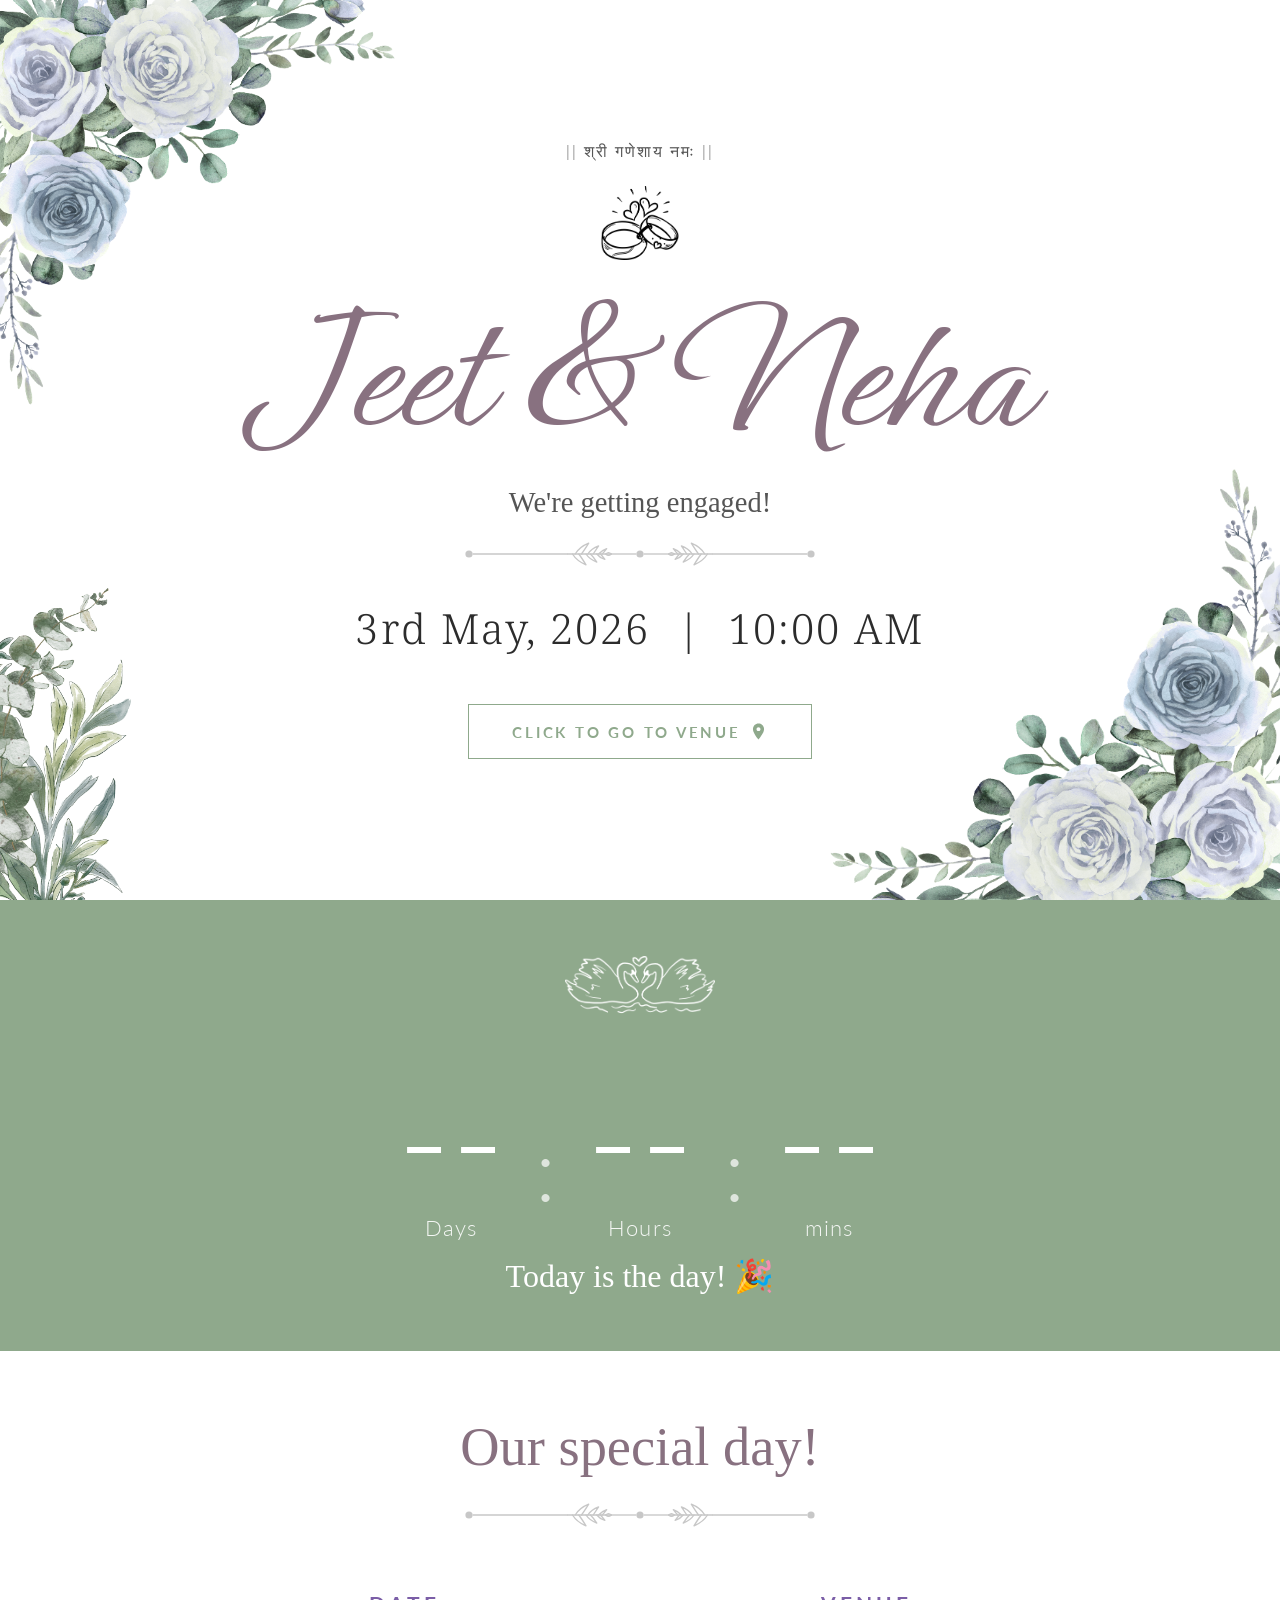
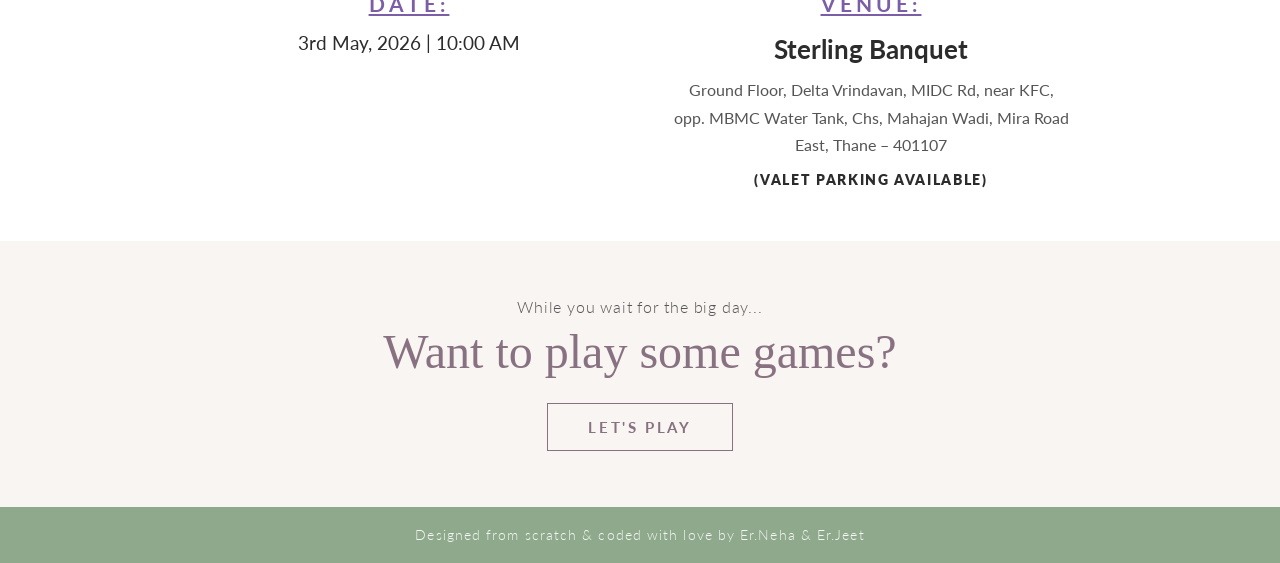
==== index.html @ 39cefd83 "Update index.html" ====
<!DOCTYPE html>
<html lang="en">
<head>
  <meta charset="UTF-8" />
  <meta name="viewport" content="width=device-width, initial-scale=1.0" />
  <meta name="color-scheme" content="only light" />
  <title>Jeet &amp; Neha — We're Getting Engaged!</title>
  <link rel="preconnect" href="https://fonts.googleapis.com" />
  <link rel="preconnect" href="https://fonts.gstatic.com" crossorigin />
  <link href="https://fonts.googleapis.com/css2?family=Ephesis&family=Luxurious+Script&family=Lato:wght@300;400;700&family=Noto+Serif:wght@300;400;700&display=swap" rel="stylesheet" />
  <link rel="stylesheet" href="style.css" />
</head>
<body>

  <!-- ═══════════════════════════════ HERO SECTION ═══════════════════════════════ -->
  <div class="hero-bg">
  <section class="hero">

    <!-- Floral corners -->
    <img src="assets/floral-top-left.png"    class="floral floral--tl"      alt="" aria-hidden="true" />
    <img src="assets/floral-bottom-left.png" class="floral floral--hero-bl" alt="" aria-hidden="true" />
    <img src="assets/floral-bottom-right.png" class="floral floral--hero-br" alt="" aria-hidden="true" />

    <div class="hero__content">
      <p class="sanskrit">|| श्री गणेशाय नमः ||</p>

      <!-- Rings icon -->
      <img src="assets/rings.png" class="rings-icon" alt="engagement rings" />

      <h1 class="names">Jeet &amp; Neha</h1>
      <p class="tagline">We're getting engaged!</p>

      <!-- Decorative divider -->
      <div class="divider divider--leaf" aria-hidden="true">
        <svg viewBox="0 0 400 60" xmlns="http://www.w3.org/2000/svg">
          <circle cx="10" cy="30" r="4" fill="currentColor"/>
          <circle cx="390" cy="30" r="4" fill="currentColor"/>
          <circle cx="200" cy="30" r="4" fill="currentColor"/>
          <line x1="14" y1="30" x2="120" y2="30" stroke="currentColor" stroke-width="1.5"/>
          <line x1="280" y1="30" x2="386" y2="30" stroke="currentColor" stroke-width="1.5"/>
          <line x1="168" y1="30" x2="196" y2="30" stroke="currentColor" stroke-width="1.5"/>
          <line x1="204" y1="30" x2="232" y2="30" stroke="currentColor" stroke-width="1.5"/>
          <g fill="none" stroke="currentColor" stroke-width="1.5" stroke-linecap="round" stroke-linejoin="round">
            <path d="M120,30 Q140,30 168,30"/>
            <path d="M125,30 Q130,38 140,42 Q135,34 132,30"/>
            <path d="M128,30 Q133,22 143,18 Q138,26 135,30"/>
            <path d="M140,30 Q144,36 152,39 Q148,33 145,30"/>
            <path d="M142,30 Q146,24 154,21 Q150,27 148,30"/>
            <path d="M152,30 Q155,34 161,36 Q158,32 156,30"/>
            <path d="M154,30 Q157,26 163,24 Q160,28 158,30"/>
            <path d="M162,30 Q165,33 168,30"/>
            <path d="M162,30 Q165,27 168,30"/>
          </g>
          <g fill="none" stroke="currentColor" stroke-width="1.5" stroke-linecap="round" stroke-linejoin="round">
            <path d="M232,30 Q260,30 280,30"/>
            <path d="M275,30 Q270,38 260,42 Q265,34 268,30"/>
            <path d="M272,30 Q267,22 257,18 Q262,26 265,30"/>
            <path d="M260,30 Q256,36 248,39 Q252,33 255,30"/>
            <path d="M258,30 Q254,24 246,21 Q250,27 252,30"/>
            <path d="M248,30 Q245,34 239,36 Q242,32 244,30"/>
            <path d="M246,30 Q243,26 237,24 Q240,28 242,30"/>
            <path d="M238,30 Q235,33 232,30"/>
            <path d="M238,30 Q235,27 232,30"/>
          </g>
        </svg>
      </div>

      <p class="event-date">3rd May, 2026 &nbsp;|&nbsp; 10:00 AM</p>

      <a
        class="venue-btn"
               href="https://maps.google.com/?q=Sterling+Banquet+Delta+Vrindavan+MIDC+Rd+Mira+Road+East+Thane+401107"
        target="_blank"
        rel="noopener noreferrer"
      >
        CLICK TO GO TO VENUE
        <svg class="pin-icon" viewBox="0 0 24 24" xmlns="http://www.w3.org/2000/svg" aria-hidden="true">
          <path d="M12 2C8.13 2 5 5.13 5 9c0 5.25 7 13 7 13s7-7.75 7-13c0-3.87-3.13-7-7-7zm0 9.5c-1.38 0-2.5-1.12-2.5-2.5S10.62 6.5 12 6.5s2.5 1.12 2.5 2.5S13.38 11.5 12 11.5z" fill="currentColor"/>
        </svg>
      </a>
    </div>
  </section>
  </div>

  <!-- ═══════════════════════════════ COUNTDOWN SECTION ═══════════════════════════════ -->
  <section class="countdown">


    <!-- Swan icon -->
    <img src="assets/swans.png" class="swans"/>

    <div class="countdown__timer" id="countdown">
      <div class="countdown__unit">
        <span class="countdown__num" id="days">--</span>
        <span class="countdown__label">Days</span>
      </div>
      <span class="countdown__sep">:</span>
      <div class="countdown__unit">
        <span class="countdown__num" id="hours">--</span>
        <span class="countdown__label">Hours</span>
      </div>
      <span class="countdown__sep">:</span>
      <div class="countdown__unit">
        <span class="countdown__num" id="mins">--</span>
        <span class="countdown__label">mins</span>
      </div>
    </div>

    <p class="countdown__done" id="countdown-done" hidden>Today is the day! 🎉</p>
  </section>

  <!-- ═══════════════════════════════ DETAILS SECTION ═══════════════════════════════ -->
  <section class="details">

    <h2 class="special-day">Our special day!</h2>

    <div class="divider divider--leaf" aria-hidden="true">
      <svg viewBox="0 0 400 60" xmlns="http://www.w3.org/2000/svg">
        <circle cx="10" cy="30" r="4" fill="currentColor"/>
        <circle cx="390" cy="30" r="4" fill="currentColor"/>
        <circle cx="200" cy="30" r="4" fill="currentColor"/>
        <line x1="14" y1="30" x2="120" y2="30" stroke="currentColor" stroke-width="1.5"/>
        <line x1="280" y1="30" x2="386" y2="30" stroke="currentColor" stroke-width="1.5"/>
        <line x1="168" y1="30" x2="196" y2="30" stroke="currentColor" stroke-width="1.5"/>
        <line x1="204" y1="30" x2="232" y2="30" stroke="currentColor" stroke-width="1.5"/>
        <g fill="none" stroke="currentColor" stroke-width="1.5" stroke-linecap="round" stroke-linejoin="round">
          <path d="M120,30 Q140,30 168,30"/>
          <path d="M125,30 Q130,38 140,42 Q135,34 132,30"/>
          <path d="M128,30 Q133,22 143,18 Q138,26 135,30"/>
          <path d="M140,30 Q144,36 152,39 Q148,33 145,30"/>
          <path d="M142,30 Q146,24 154,21 Q150,27 148,30"/>
          <path d="M152,30 Q155,34 161,36 Q158,32 156,30"/>
          <path d="M154,30 Q157,26 163,24 Q160,28 158,30"/>
          <path d="M162,30 Q165,33 168,30"/>
          <path d="M162,30 Q165,27 168,30"/>
        </g>
        <g fill="none" stroke="currentColor" stroke-width="1.5" stroke-linecap="round" stroke-linejoin="round">
          <path d="M232,30 Q260,30 280,30"/>
          <path d="M275,30 Q270,38 260,42 Q265,34 268,30"/>
          <path d="M272,30 Q267,22 257,18 Q262,26 265,30"/>
          <path d="M260,30 Q256,36 248,39 Q252,33 255,30"/>
          <path d="M258,30 Q254,24 246,21 Q250,27 252,30"/>
          <path d="M248,30 Q245,34 239,36 Q242,32 244,30"/>
          <path d="M246,30 Q243,26 237,24 Q240,28 242,30"/>
          <path d="M238,30 Q235,33 232,30"/>
          <path d="M238,30 Q235,27 232,30"/>
        </g>
      </svg>
    </div>

    <div class="details__row">

      <div class="detail-block">
        <p class="detail-label">DATE:</p>
        <p class="detail-value">3rd May, 2026 | 10:00 AM</p>
      </div>

      <div class="detail-block">
        <p class="detail-label">VENUE:</p>
        <p class="detail-value venue-name">Sterling Banquet</p>
        <p class="detail-value venue-address">
          Ground Floor, Delta Vrindavan, MIDC Rd, near KFC, opp.
          MBMC Water Tank, Chs, Mahajan Wadi, Mira Road East,
          Thane – 401107
        </p>
        <p class="detail-value valet">(VALET PARKING AVAILABLE)</p>
      </div>

    </div>
  </section>

  <!-- ═══════════════════════════════ GAMES CTA ═══════════════════════════════ -->
  <section class="games-cta">
    <p class="games-cta__text">While you wait for the big day...</p>
    <h2 class="games-cta__heading">Want to play some games?</h2>
    <a class="games-cta__btn" href="games.html">LET'S PLAY</a>
  </section>

  <!-- ═══════════════════════════════ FOOTER ═══════════════════════════════ -->
  <footer class="footer">
    <p>Designed from scratch &amp; coded with love by Er.Neha &amp; Er.Jeet</p>
  </footer>

  <script src="script.js"></script>
</body>
</html>
---- style.css ----
/* ─── Reset & Base ──────────────────────────────────────────── */
*, *::before, *::after { box-sizing: border-box; margin: 0; padding: 0; }

html { scroll-behavior: smooth; }

body {
  font-family: 'Lato', sans-serif;
  color: #2c2c2c;
  background: #fff;
  overflow-x: hidden;
}

img { display: block; max-width: 100%; }

/* ─── Floral Overlays ───────────────────────────────────────── */
.floral {
  position: absolute;
  pointer-events: none;
  user-select: none;
  z-index: 2;
}

/* ─── Divider SVG ───────────────────────────────────────────── */
.divider {
  width: 240px;
  margin: 8px auto 16px;
  opacity: 0.7;
}
.divider svg { width: 100%; height: auto; }
.divider--leaf {
  width: 360px;
  color: #b0b0b0;
}

/* ═══════════════════════════════════════════════════════════════
   HERO SECTION
══════════════════════════════════════════════════════════════ */
.hero {
  position: relative;
  background: #fff;
  text-align: center;
  padding: 60px 24px;
  overflow: hidden;
  min-height: 100vh;
  display: flex;
  align-items: center;
  justify-content: center;
}

/* Floral positions — hero */
.floral--tl {
  top: 0;
  left: 0px;
  width: clamp(468px, 74vw, 888px);
}
.floral--hero-bl {
  bottom: 0;
  left: 0;
  width: clamp(468px, 66vw, 792px);
  opacity: 0.85;
}
.floral--hero-br {
  bottom: 0;
  right: 0;
  width: clamp(516px, 79vw, 984px);
}

.hero__content {
  position: relative;
  z-index: 3;
  max-width: 820px;
  width: 100%;
}

/* Sanskrit */
.sanskrit {
  font-family: 'Lato', sans-serif;
  font-weight: 300;
  font-size: 1.02rem;
  letter-spacing: 0.12em;
  color: #555;
  margin-bottom: 25px;
}

/* Rings icon */
.rings-icon {
  width: 132px;
  margin: 0 auto 12px;
  display: block;
}

/* Names heading */
.names {
  font-family: 'Ephesis', cursive;
  font-size: clamp(5.5rem, 19vw, 190px);
  font-weight: 400;
  color: #887180;
  line-height: 1.1;
  margin-bottom: 6px;
  white-space: nowrap;
}

/* Tagline */
.tagline {
  font-family: 'Dancing Script', cursive;
  font-size: clamp(1.32rem, 4.62vw, 1.782rem);
  color: #555;
  margin-bottom: 4px;
}

/* Event date */
.event-date {
  font-family: 'Noto Serif', serif;
  font-size: clamp(1.8rem, 5.5vw, 2.6rem);
  font-weight: 300;
  letter-spacing: 0.05em;
  color: #2c2c2c;
  margin: 12px 0 28px;
  white-space: nowrap;
}

/* Venue button */
.venue-btn {
  display: inline-flex;
  align-items: center;
  gap: 8px;
  border: 1.5px solid #8fa98c;
  padding: 17px 43px;
  font-family: 'Lato', sans-serif;
  font-size: 0.96rem;
  font-weight: 700;
  letter-spacing: 0.18em;
  text-transform: uppercase;
  margin-top: 20px;
  color: #8fa98c;
  text-decoration: none;
  transition: background 0.2s, color 0.2s;
}
.venue-btn:hover {
  background: #8fa98c;
  color: #fff;
}
.pin-icon {
  width: 19px;
  height: 19px;
  flex-shrink: 0;
}

/* ═══════════════════════════════════════════════════════════════
   COUNTDOWN SECTION
══════════════════════════════════════════════════════════════ */
.countdown {
  position: relative;
  background: #8fa98c;
  text-align: center;
  padding: 56px 24px;
  overflow: hidden;
}

/* Swan icon */
.swans {
  width: 150px;
  margin: 0 auto 24px;
}

/* Timer row */
.countdown__timer {
  display: flex;
  align-items: flex-end;
  justify-content: center;
  gap: 30px;
  position: relative;
  z-index: 3;
}

.countdown__unit {
  display: flex;
  flex-direction: column;
  align-items: center;
  min-width: 100px;
}

.countdown__num {
  font-family: 'Lato', sans-serif;
  font-size: clamp(3.9rem, 15.6vw, 9.1rem);
  font-weight: 300;
  color: #fff;
  line-height: 1;
}

.countdown__label {
  font-family: 'Lato', sans-serif;
  font-size: clamp(0.9rem, 3vw, 1.4rem);
  font-weight: 300;
  color: rgba(255,255,255,0.9);
  margin-top: 4px;
  letter-spacing: 0.05em;
}

.countdown__sep {
  font-family: 'Lato', sans-serif;
  font-size: clamp(2.5rem, 10vw, 5.5rem);
  font-weight: 300;
  color: rgba(255,255,255,0.7);
  line-height: 1;
  padding-bottom: 30px;
}

.countdown__done {
  font-family: 'Dancing Script', cursive;
  font-size: 2rem;
  color: #fff;
  margin-top: 16px;
}

/* ═══════════════════════════════════════════════════════════════
   DETAILS SECTION
══════════════════════════════════════════════════════════════ */
.details {
  position: relative;
  background: #fff;
  padding: 64px 40px 50px;
  overflow: hidden;
  text-align: center;
}

/* Floral corners */
.floral--bl {
  bottom: 0;
  left: -10px;
  width: clamp(140px, 22vw, 260px);
  opacity: 0.7;
}
.floral--br {
  bottom: 0;
  right: -10px;
  width: clamp(140px, 22vw, 260px);
  transform: scaleX(-1);
  opacity: 0.7;
}

/* Side-by-side date & venue row */
.details__row {
  display: flex;
  align-items: flex-start;
  justify-content: center;
  gap: 64px;
  max-width: 860px;
  margin: 0 auto;
  position: relative;
  padding-top: 30px;
  z-index: 3;
}

/* "Our special day!" heading */
.special-day {
  font-family: 'Great Vibes', cursive;
  font-size: clamp(2.2rem, 7vw, 3.4rem);
  font-weight: 400;
  color: #887180;
  line-height: 1.2;
  margin-bottom: 4px;
}

/* Detail blocks */
.detail-block {
  margin-bottom: 28px;
}

.detail-label {
  font-family: 'Lato', sans-serif;
  font-size: 1.3rem;
  font-weight: 700;
  letter-spacing: 0.2em;
  color: #7b5ea7;
  text-decoration: underline;
  margin-bottom: 12px;
}

.detail-value {
  font-family: 'Lato', sans-serif;
  font-size: clamp(1.045rem, 2.75vw, 1.21rem);
  font-weight: 400;
  color: #2c2c2c;
  line-height: 1.6;
}

.venue-name {
  font-size: clamp(1.32rem, 3.85vw, 1.65rem);
  font-weight: 700;
  margin-bottom: 6px;
}

.venue-address {
  font-size: clamp(0.88rem, 2.2vw, 1.012rem);
  color: #555;
  line-height: 1.7;
}

.valet {
  margin-top: 10px;
  font-size: 0.858rem;
  font-weight: 800;
  letter-spacing: 0.12em;
  color: #2c2c2c;
}

/* Detail blocks inside row */
.details__row .detail-block {
  flex: 1;
  margin-bottom: 0;
}

/* ═══════════════════════════════════════════════════════════════
   MOBILE RESPONSIVE  (≤ 768px)
══════════════════════════════════════════════════════════════ */
@media (max-width: 768px) {

  /* Hero */
  .hero {
    padding: 48px 12px;
    min-height: 100svh;
  }
  .floral--tl {
    width: clamp(324px, 80vw, 516px);
    top: 0;
    left: 0;
  }
  .floral--hero-bl {
    width: clamp(324px, 78vw, 468px);
    bottom: 0;
    left: 0;
  }
  .floral--hero-br {
    width: clamp(372px, 80vw, 564px);
    bottom: 0;
    right: 0;
  }

  .rings-icon { width: 88px; }
  .event-date { font-size: clamp(1.73rem, 5.28vw, 2.5rem); letter-spacing: 0; }

  /* Countdown */
  .countdown { padding: 44px 16px; }
  .countdown__unit { min-width: 70px; }
  .floral--cd-right { width: 100px; opacity: 0.4; }

  /* Details — stack vertically */
  .details {
    padding: 48px 20px 50px;
  }
  .details__row {
    flex-direction: column;
    gap: 32px;
    align-items: center;
  }

  .floral--bl,
  .floral--br {
    width: clamp(100px, 32vw, 160px);
  }
}

@media (max-width: 400px) {
  .names { font-size: 4.8rem; white-space: normal; }
  .countdown__sep { padding-bottom: 22px; }
}

/* ─── Petal Shower ──────────────────────────────────────────── */
.petal {
  position: absolute;
  border-radius: 50% 0 50% 0;
  opacity: 0;
  pointer-events: none;
  z-index: 1;
  animation: petalFall linear forwards;
}

@keyframes petalFall {
  0%   { opacity: 0;   transform: translateY(-5vh)  translateX(0px)          rotate(0deg); }
  10%  { opacity: 0.7; }
  80%  { opacity: 0.5; }
  100% { opacity: 0;   transform: translateY(110vh) translateX(var(--drift)) rotate(var(--spin)); }
}

/* ═══════════════════════════════════════════════════════════════
   GAMES CTA
══════════════════════════════════════════════════════════════ */
.games-cta {
  text-align: center;
  padding: 56px 24px;
  background: #f8f5f2;
}

.games-cta__text {
  font-family: 'Lato', sans-serif;
  font-size: 1rem;
  font-weight: 300;
  color: #555;
  margin-bottom: 8px;
  letter-spacing: 0.05em;
}

.games-cta__heading {
  font-family: 'Great Vibes', cursive;
  font-size: clamp(2rem, 6vw, 3rem);
  font-weight: 400;
  color: #887180;
  margin-bottom: 24px;
}

.games-cta__btn {
  display: inline-block;
  border: 1.5px solid #887180;
  padding: 14px 40px;
  font-family: 'Lato', sans-serif;
  font-size: 0.92rem;
  font-weight: 700;
  letter-spacing: 0.18em;
  color: #887180;
  text-decoration: none;
  transition: background 0.2s, color 0.2s;
}

.games-cta__btn:hover {
  background: #887180;
  color: #fff;
}

/* ═══════════════════════════════════════════════════════════════
   FOOTER
══════════════════════════════════════════════════════════════ */
.footer {
  background: #8fa98c;
  text-align: center;
  padding: 20px 24px;
}

.footer p {
  font-family: 'Lato', sans-serif;
  font-size: 0.85rem;
  font-weight: 300;
  letter-spacing: 0.08em;
  color: rgba(255, 255, 255, 0.9);
}
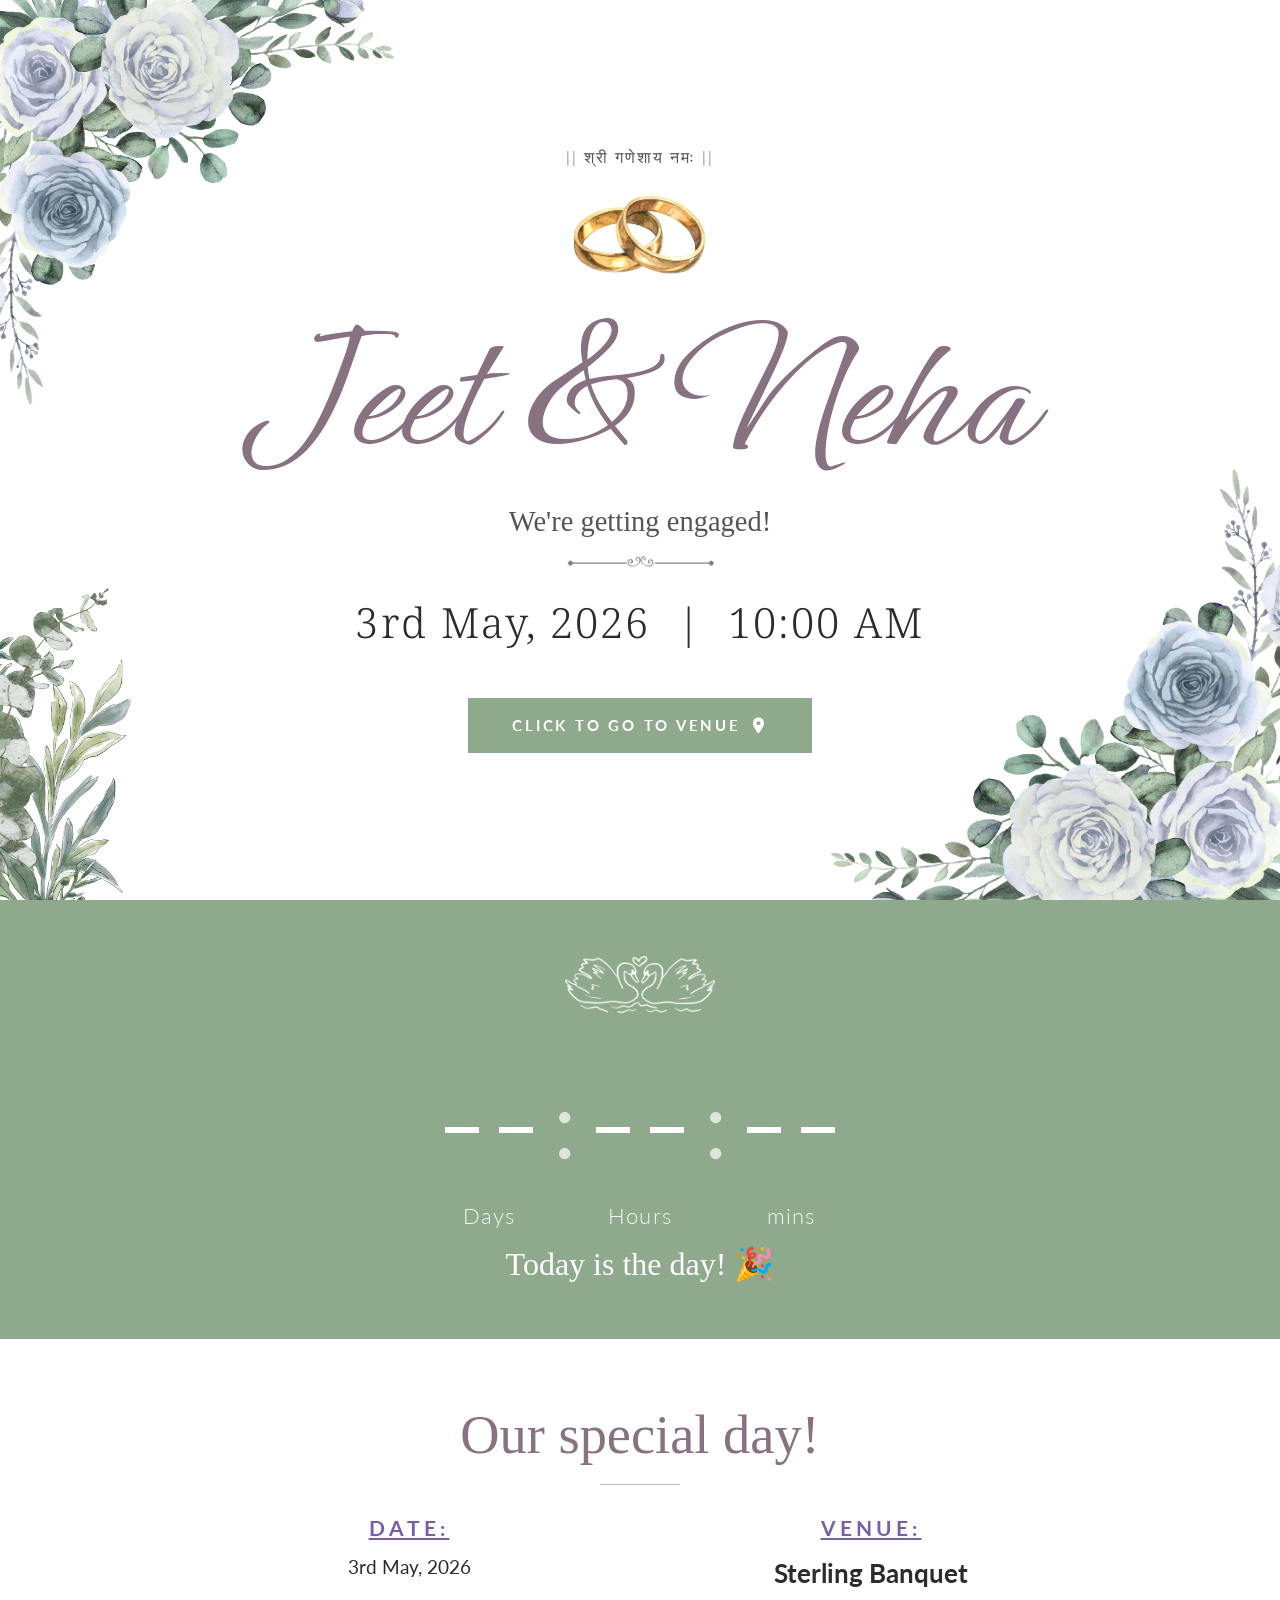
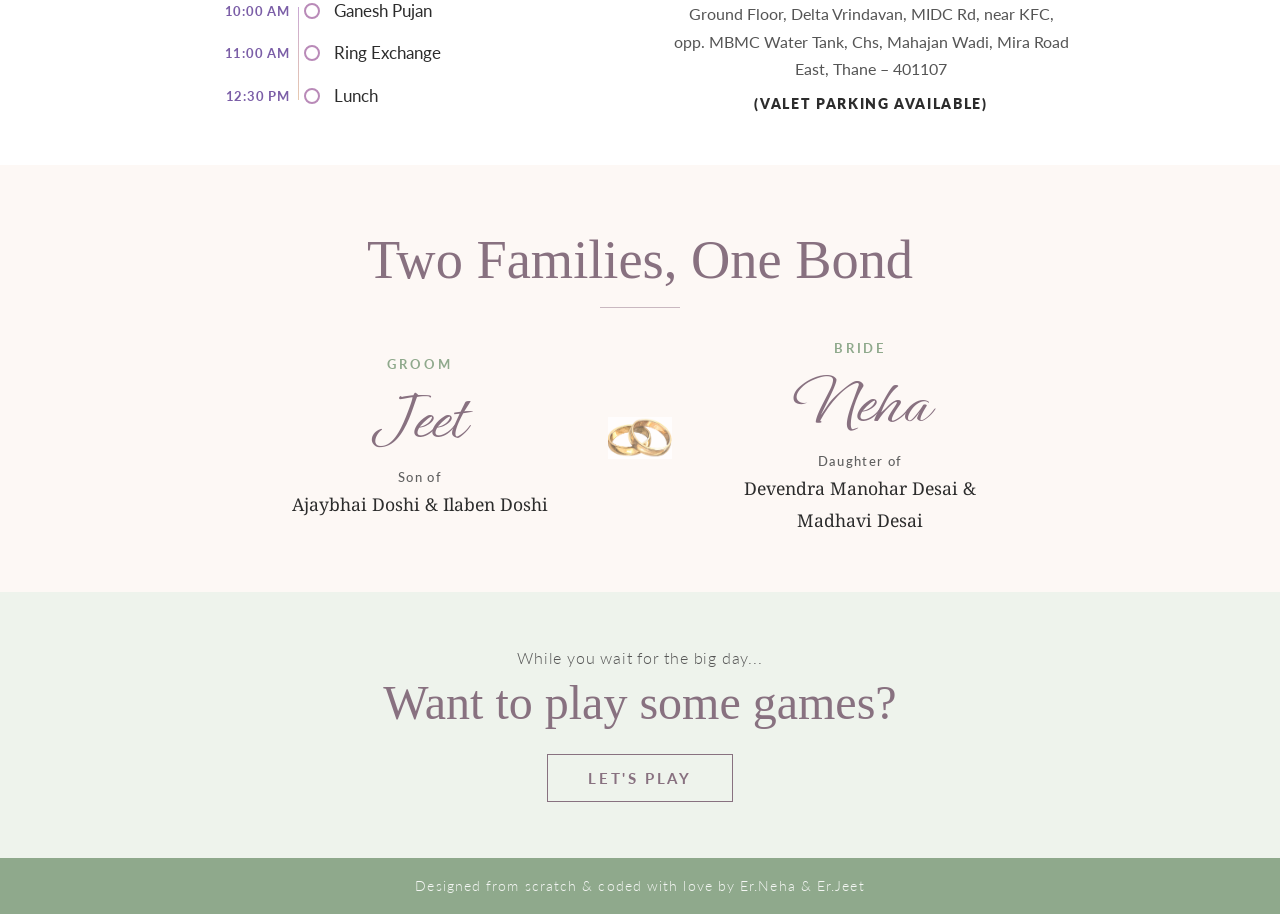
==== commit e4f312d4: "Add files via upload" ====
--- a/index.html
+++ b/index.html
@@ -7,10 +7,13 @@
   <title>Jeet &amp; Neha — We're Getting Engaged!</title>
   <link rel="preconnect" href="https://fonts.googleapis.com" />
   <link rel="preconnect" href="https://fonts.gstatic.com" crossorigin />
-  <link href="https://fonts.googleapis.com/css2?family=Ephesis&family=Luxurious+Script&family=Lato:wght@300;400;700&family=Noto+Serif:wght@300;400;700&display=swap" rel="stylesheet" />
+  <link href="https://fonts.googleapis.com/css2?family=Playfair+Display:wght@400;700&family=Ephesis&family=Luxurious+Script&family=Lato:wght@300;400;700&family=Noto+Serif:wght@300;400;700&display=swap" rel="stylesheet" />
   <link rel="stylesheet" href="style.css" />
 </head>
 <body>
+<audio id="bg-audio" loop>
+  <source src="assets/song.mp3" type="audio/mpeg">
+</audio>
 
   <!-- ═══════════════════════════════ HERO SECTION ═══════════════════════════════ -->
   <div class="hero-bg">
@@ -32,37 +35,7 @@
 
       <!-- Decorative divider -->
       <div class="divider divider--leaf" aria-hidden="true">
-        <svg viewBox="0 0 400 60" xmlns="http://www.w3.org/2000/svg">
-          <circle cx="10" cy="30" r="4" fill="currentColor"/>
-          <circle cx="390" cy="30" r="4" fill="currentColor"/>
-          <circle cx="200" cy="30" r="4" fill="currentColor"/>
-          <line x1="14" y1="30" x2="120" y2="30" stroke="currentColor" stroke-width="1.5"/>
-          <line x1="280" y1="30" x2="386" y2="30" stroke="currentColor" stroke-width="1.5"/>
-          <line x1="168" y1="30" x2="196" y2="30" stroke="currentColor" stroke-width="1.5"/>
-          <line x1="204" y1="30" x2="232" y2="30" stroke="currentColor" stroke-width="1.5"/>
-          <g fill="none" stroke="currentColor" stroke-width="1.5" stroke-linecap="round" stroke-linejoin="round">
-            <path d="M120,30 Q140,30 168,30"/>
-            <path d="M125,30 Q130,38 140,42 Q135,34 132,30"/>
-            <path d="M128,30 Q133,22 143,18 Q138,26 135,30"/>
-            <path d="M140,30 Q144,36 152,39 Q148,33 145,30"/>
-            <path d="M142,30 Q146,24 154,21 Q150,27 148,30"/>
-            <path d="M152,30 Q155,34 161,36 Q158,32 156,30"/>
-            <path d="M154,30 Q157,26 163,24 Q160,28 158,30"/>
-            <path d="M162,30 Q165,33 168,30"/>
-            <path d="M162,30 Q165,27 168,30"/>
-          </g>
-          <g fill="none" stroke="currentColor" stroke-width="1.5" stroke-linecap="round" stroke-linejoin="round">
-            <path d="M232,30 Q260,30 280,30"/>
-            <path d="M275,30 Q270,38 260,42 Q265,34 268,30"/>
-            <path d="M272,30 Q267,22 257,18 Q262,26 265,30"/>
-            <path d="M260,30 Q256,36 248,39 Q252,33 255,30"/>
-            <path d="M258,30 Q254,24 246,21 Q250,27 252,30"/>
-            <path d="M248,30 Q245,34 239,36 Q242,32 244,30"/>
-            <path d="M246,30 Q243,26 237,24 Q240,28 242,30"/>
-            <path d="M238,30 Q235,33 232,30"/>
-            <path d="M238,30 Q235,27 232,30"/>
-          </g>
-        </svg>
+        <img src="assets/divider.png" alt="">
       </div>
 
       <p class="event-date">3rd May, 2026 &nbsp;|&nbsp; 10:00 AM</p>
@@ -114,45 +87,31 @@
 
     <h2 class="special-day">Our special day!</h2>
 
-    <div class="divider divider--leaf" aria-hidden="true">
-      <svg viewBox="0 0 400 60" xmlns="http://www.w3.org/2000/svg">
-        <circle cx="10" cy="30" r="4" fill="currentColor"/>
-        <circle cx="390" cy="30" r="4" fill="currentColor"/>
-        <circle cx="200" cy="30" r="4" fill="currentColor"/>
-        <line x1="14" y1="30" x2="120" y2="30" stroke="currentColor" stroke-width="1.5"/>
-        <line x1="280" y1="30" x2="386" y2="30" stroke="currentColor" stroke-width="1.5"/>
-        <line x1="168" y1="30" x2="196" y2="30" stroke="currentColor" stroke-width="1.5"/>
-        <line x1="204" y1="30" x2="232" y2="30" stroke="currentColor" stroke-width="1.5"/>
-        <g fill="none" stroke="currentColor" stroke-width="1.5" stroke-linecap="round" stroke-linejoin="round">
-          <path d="M120,30 Q140,30 168,30"/>
-          <path d="M125,30 Q130,38 140,42 Q135,34 132,30"/>
-          <path d="M128,30 Q133,22 143,18 Q138,26 135,30"/>
-          <path d="M140,30 Q144,36 152,39 Q148,33 145,30"/>
-          <path d="M142,30 Q146,24 154,21 Q150,27 148,30"/>
-          <path d="M152,30 Q155,34 161,36 Q158,32 156,30"/>
-          <path d="M154,30 Q157,26 163,24 Q160,28 158,30"/>
-          <path d="M162,30 Q165,33 168,30"/>
-          <path d="M162,30 Q165,27 168,30"/>
-        </g>
-        <g fill="none" stroke="currentColor" stroke-width="1.5" stroke-linecap="round" stroke-linejoin="round">
-          <path d="M232,30 Q260,30 280,30"/>
-          <path d="M275,30 Q270,38 260,42 Q265,34 268,30"/>
-          <path d="M272,30 Q267,22 257,18 Q262,26 265,30"/>
-          <path d="M260,30 Q256,36 248,39 Q252,33 255,30"/>
-          <path d="M258,30 Q254,24 246,21 Q250,27 252,30"/>
-          <path d="M248,30 Q245,34 239,36 Q242,32 244,30"/>
-          <path d="M246,30 Q243,26 237,24 Q240,28 242,30"/>
-          <path d="M238,30 Q235,33 232,30"/>
-          <path d="M238,30 Q235,27 232,30"/>
-        </g>
-      </svg>
-    </div>
+    <hr class="families__divider" />
+
 
     <div class="details__row">
 
       <div class="detail-block">
         <p class="detail-label">DATE:</p>
-        <p class="detail-value">3rd May, 2026 | 10:00 AM</p>
+        <p class="detail-value">3rd May, 2026</p>
+        <ul class="schedule">
+          <li class="schedule__item">
+            <span class="schedule__time">10:00 AM</span>
+            <span class="schedule__dot"></span>
+            <span class="schedule__event">Ganesh Pujan</span>
+          </li>
+          <li class="schedule__item">
+            <span class="schedule__time">11:00 AM</span>
+            <span class="schedule__dot"></span>
+            <span class="schedule__event">Ring Exchange</span>
+          </li>
+          <li class="schedule__item">
+            <span class="schedule__time">12:30 PM</span>
+            <span class="schedule__dot"></span>
+            <span class="schedule__event">Lunch</span>
+          </li>
+        </ul>
       </div>
 
       <div class="detail-block">
@@ -164,6 +123,35 @@
           Thane – 401107
         </p>
         <p class="detail-value valet">(VALET PARKING AVAILABLE)</p>
+      </div>
+
+    </div>
+  </section>
+
+  <!-- ═══════════════════════════════ FAMILIES SECTION ═══════════════════════════════ -->
+  <section class="families">
+    <h2 class="families__heading">Two Families, One Bond</h2>
+
+    <hr class="families__divider" />
+
+    <div class="families__row">
+
+      <div class="family-card">
+        <div class="family-card__role">Groom</div>
+        <div class="family-card__name">Jeet</div>
+        <div class="family-card__parents">Son of</div>
+        <div class="family-card__parent-names">Ajaybhai Doshi & Ilaben Doshi</div>
+      </div>
+
+      <div class="families__sep" aria-hidden="true">
+        <img src="assets/rings.png" alt="" class="families__rings" />
+      </div>
+
+      <div class="family-card">
+        <div class="family-card__role">Bride</div>
+        <div class="family-card__name">Neha</div>
+        <div class="family-card__parents">Daughter of</div>
+        <div class="family-card__parent-names">Devendra Manohar Desai & Madhavi Desai</div>
       </div>
 
     </div>
--- a/style.css
+++ b/style.css
@@ -1,12 +1,16 @@
 /* ─── Reset & Base ──────────────────────────────────────────── */
 *, *::before, *::after { box-sizing: border-box; margin: 0; padding: 0; }
 
-html { scroll-behavior: smooth; }
+html {
+  scroll-behavior: smooth;
+  color-scheme: only light;
+  background-color: #fff;
+}
 
 body {
   font-family: 'Lato', sans-serif;
   color: #2c2c2c;
-  background: #fff;
+  background-color: #fff;
   overflow-x: hidden;
 }
 
@@ -28,13 +32,25 @@
 }
 .divider svg { width: 100%; height: auto; }
 .divider--leaf {
-  width: 360px;
+  width: 100%;
+  display: flex;
+  flex-direction: row;
+  align-items: center;
   color: #b0b0b0;
+  justify-content: center;
+}
+
+.divider img {
+   width: 20% !important;
 }
 
 /* ═══════════════════════════════════════════════════════════════
    HERO SECTION
 ══════════════════════════════════════════════════════════════ */
+.hero-bg {
+  background-color: red;
+}
+
 .hero {
   position: relative;
   background: #fff;
@@ -117,6 +133,8 @@
   color: #2c2c2c;
   margin: 12px 0 28px;
   white-space: nowrap;
+  display: flex;
+    justify-content: center;
 }
 
 /* Venue button */
@@ -132,7 +150,8 @@
   letter-spacing: 0.18em;
   text-transform: uppercase;
   margin-top: 20px;
-  color: #8fa98c;
+  color: white;
+  background-color: #8fa98c;
   text-decoration: none;
   transition: background 0.2s, color 0.2s;
 }
@@ -160,15 +179,16 @@
 /* Swan icon */
 .swans {
   width: 150px;
-  margin: 0 auto 24px;
+  margin: 0 auto 4px;
 }
 
 /* Timer row */
 .countdown__timer {
-  display: flex;
-  align-items: flex-end;
+  font-family: 'Playfair Display', serif;
+  display: flex;
+  align-items: center;
   justify-content: center;
-  gap: 30px;
+  gap: 10px;
   position: relative;
   z-index: 3;
 }
@@ -193,12 +213,12 @@
   font-size: clamp(0.9rem, 3vw, 1.4rem);
   font-weight: 300;
   color: rgba(255,255,255,0.9);
-  margin-top: 4px;
+  margin-top: 12px;
   letter-spacing: 0.05em;
 }
 
 .countdown__sep {
-  font-family: 'Lato', sans-serif;
+  font-family: 'Playfair Display', serif;
   font-size: clamp(2.5rem, 10vw, 5.5rem);
   font-weight: 300;
   color: rgba(255,255,255,0.7);
@@ -305,6 +325,68 @@
   color: #2c2c2c;
 }
 
+/* Schedule timeline */
+.schedule {
+  list-style: none;
+  padding: 0;
+  margin: 16px 0 0;
+  position: relative;
+}
+
+.schedule::before {
+  content: '';
+  position: absolute;
+  left: 88px;
+  top: 8px;
+  bottom: 8px;
+  width: 1px;
+  background: linear-gradient(to bottom, #c9a8d4, #e8c9b0);
+}
+
+.schedule__item {
+  display: flex;
+  align-items: center;
+  gap: 0;
+  margin-bottom: 18px;
+  position: relative;
+}
+
+.schedule__item:last-child {
+  margin-bottom: 0;
+}
+
+.schedule__time {
+  font-family: 'Lato', sans-serif;
+  font-size: 0.82rem;
+  font-weight: 700;
+  letter-spacing: 0.06em;
+  color: #7b5ea7;
+  width: 80px;
+  flex-shrink: 0;
+  text-align: right;
+  white-space: nowrap;
+}
+
+.schedule__dot {
+  width: 16px;
+  height: 16px;
+  border-radius: 50%;
+  background: #fff;
+  border: 2px solid #b98ab8;
+  flex-shrink: 0;
+  margin: 0 14px;
+  position: relative;
+  z-index: 1;
+}
+
+.schedule__event {
+  font-family: 'Lato', sans-serif;
+  font-size: clamp(0.95rem, 2.5vw, 1.08rem);
+  font-weight: 400;
+  color: #2c2c2c;
+  line-height: 1.4;
+}
+
 /* Detail blocks inside row */
 .details__row .detail-block {
   flex: 1;
@@ -384,12 +466,110 @@
 }
 
 /* ═══════════════════════════════════════════════════════════════
+   FAMILIES SECTION
+══════════════════════════════════════════════════════════════ */
+.families {
+  background: #fdf8f5;
+  text-align: center;
+  padding: 64px 24px 56px;
+}
+
+.families__heading {
+  font-family: 'Great Vibes', cursive;
+  font-size: clamp(2.2rem, 7vw, 3.4rem);
+  font-weight: 400;
+  color: #887180;
+  margin-bottom: 4px;
+}
+
+.families__divider {
+  border: none;
+  border-top: 1px solid #c9b8c0;
+  width: 80px;
+  margin: 16px auto 0;
+}
+
+.families__row {
+  display: flex;
+  align-items: center;
+  justify-content: center;
+  gap: 48px;
+  max-width: 860px;
+  margin: 32px auto 0;
+  flex-wrap: wrap;
+}
+
+.family-card {
+  flex: 1;
+  display: flex;
+  flex-direction: column;
+  min-width: 200px;
+  max-width: 280px;
+}
+
+.family-card__role {
+  font-family: 'Lato', sans-serif;
+  font-size: 0.82rem;
+  font-weight: 700;
+  letter-spacing: 0.22em;
+  text-transform: uppercase;
+  color: #8fa98c;
+  margin-bottom: 8px;
+}
+
+.family-card__name {
+  font-family: 'Ephesis', cursive;
+  font-size: clamp(3rem, 9vw, 4.5rem);
+  color: #887180;
+  line-height: 1.1;
+  margin-bottom: 10px;
+}
+
+.family-card__parents {
+  font-family: 'Lato', sans-serif;
+  font-size: 0.82rem;
+  font-weight: 500;
+  letter-spacing: 0.1em;
+  color: #606060;
+  margin-bottom: 4px;
+}
+
+.family-card__parent-names {
+  font-family: 'Noto Serif', serif;
+  font-size: clamp(0.95rem, 2.5vw, 1.1rem);
+  font-weight: 400;
+  color: #2c2c2c;
+  line-height: 1.8;
+}
+
+.families__sep {
+  display: flex;
+  align-items: center;
+  justify-content: center;
+  flex-shrink: 0;
+}
+
+.families__rings {
+  width: 64px;
+  opacity: 0.75;
+}
+
+@media (max-width: 600px) {
+  .families__row {
+    flex-direction: column;
+    gap: 32px;
+  }
+  .families__sep { transform: rotate(90deg); }
+  .family-card { max-width: 100%; }
+}
+
+/* ═══════════════════════════════════════════════════════════════
    GAMES CTA
 ══════════════════════════════════════════════════════════════ */
 .games-cta {
   text-align: center;
   padding: 56px 24px;
-  background: #f8f5f2;
+  background: #eef3ec;
 }
 
 .games-cta__text {
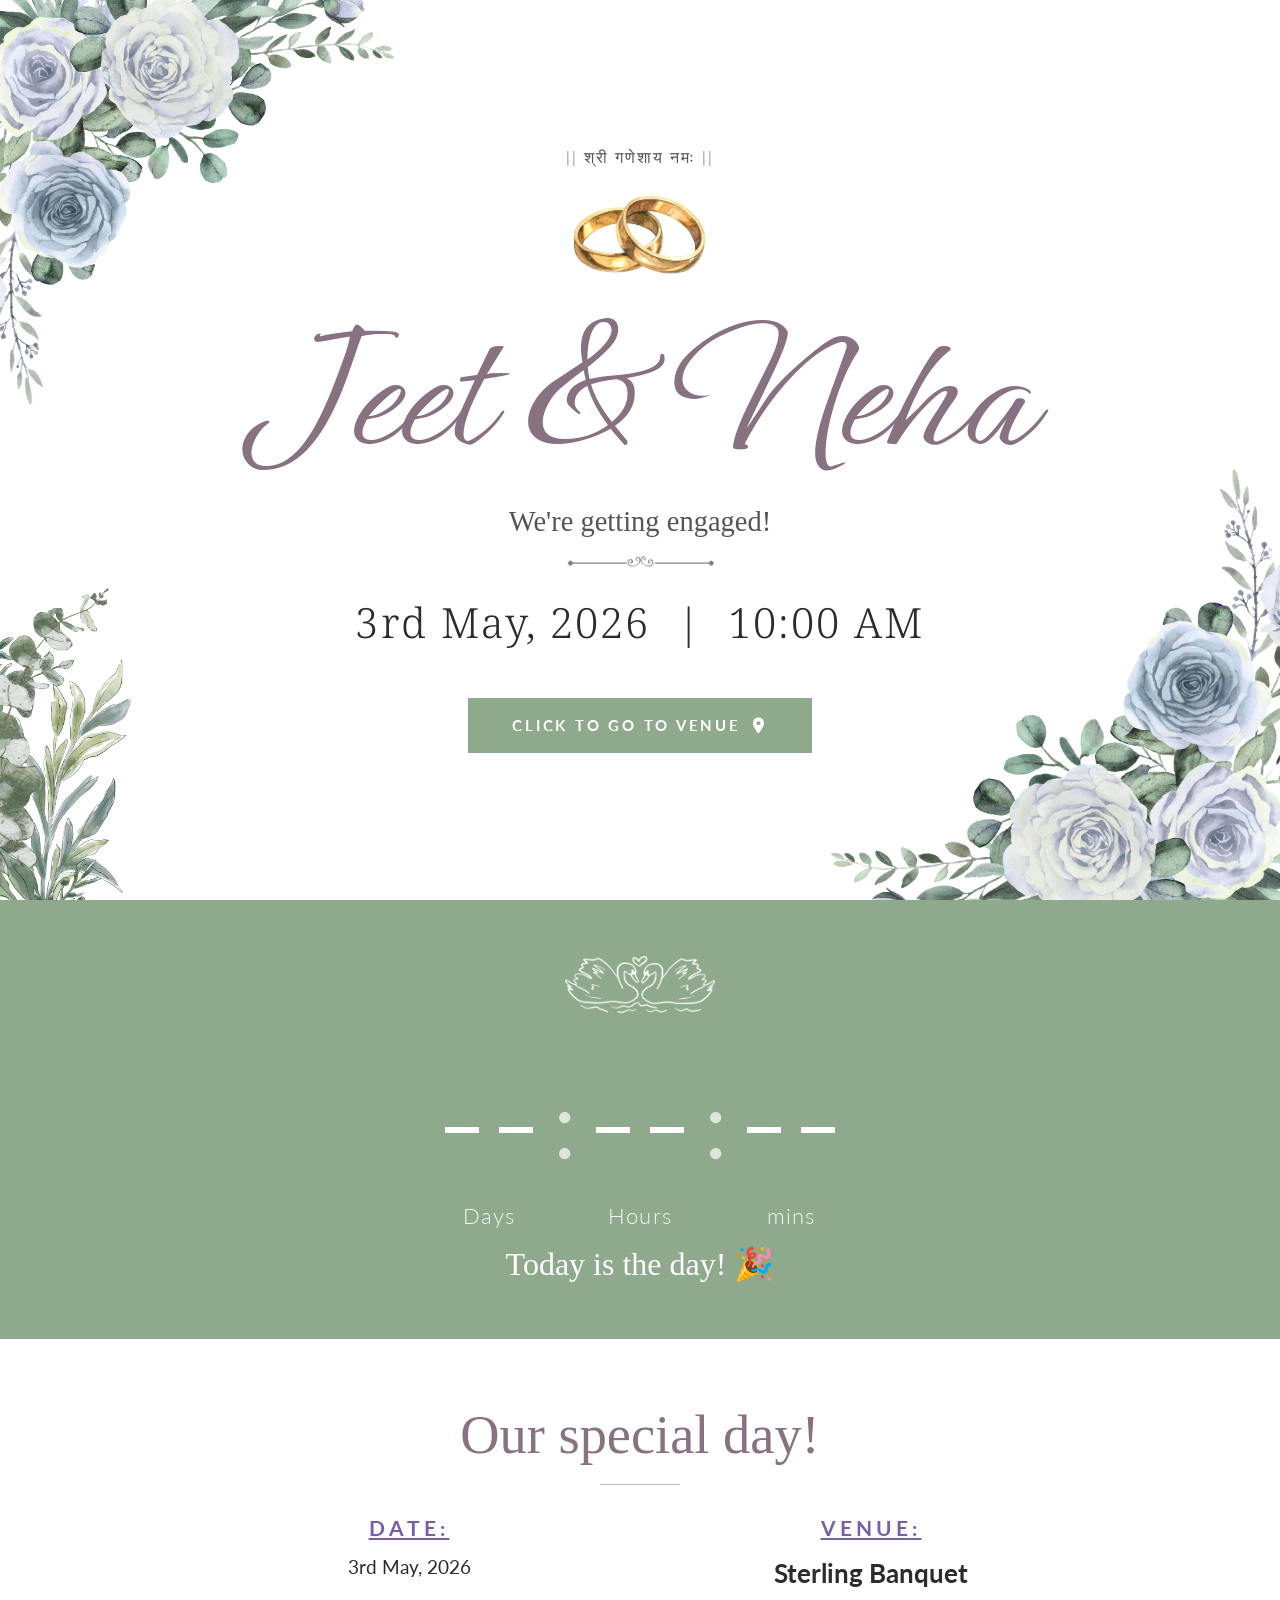
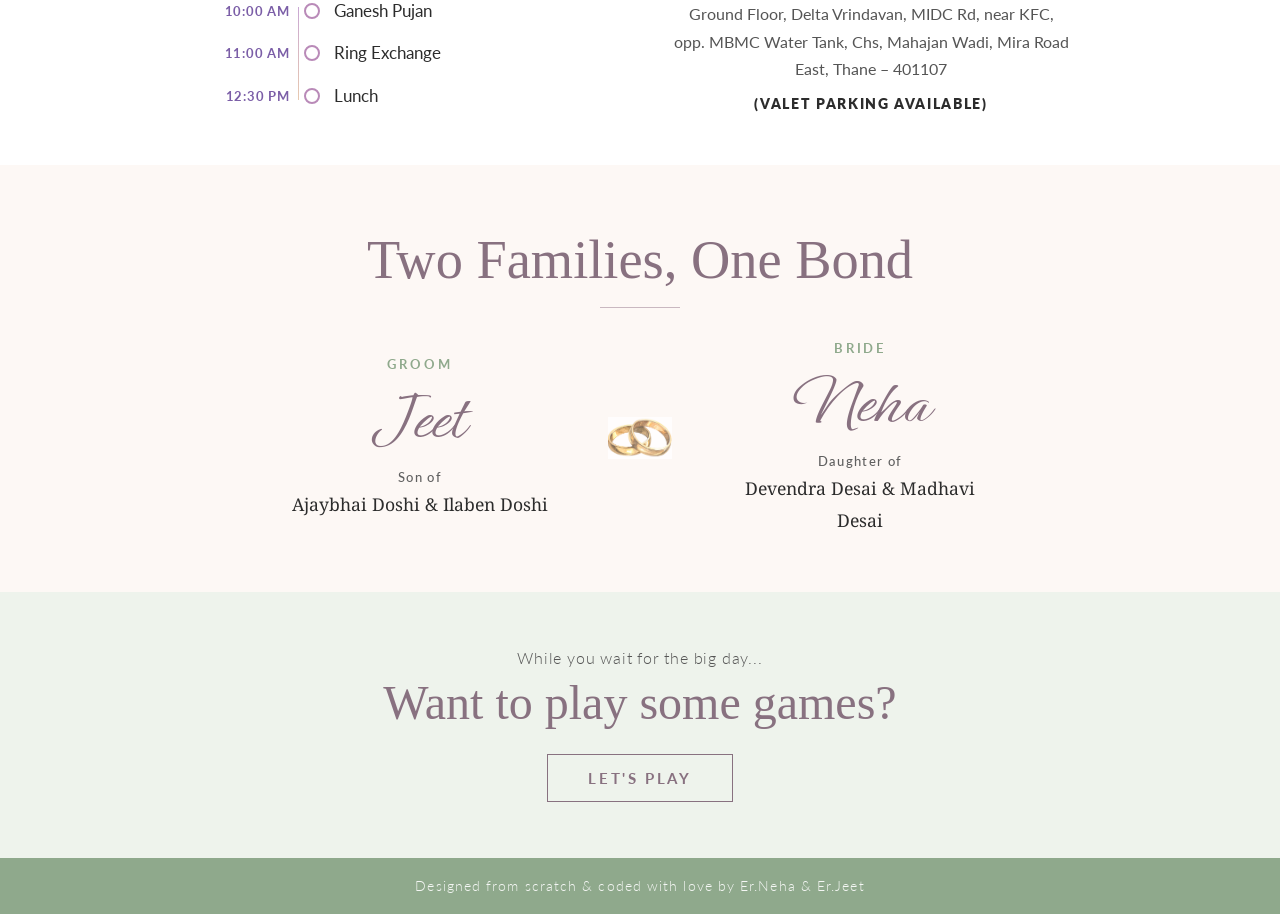
==== commit d1702a39: "Update index.html" ====
--- a/index.html
+++ b/index.html
@@ -151,7 +151,7 @@
         <div class="family-card__role">Bride</div>
         <div class="family-card__name">Neha</div>
         <div class="family-card__parents">Daughter of</div>
-        <div class="family-card__parent-names">Devendra Manohar Desai & Madhavi Desai</div>
+        <div class="family-card__parent-names">Devendra Desai & Madhavi Desai</div>
       </div>
 
     </div>
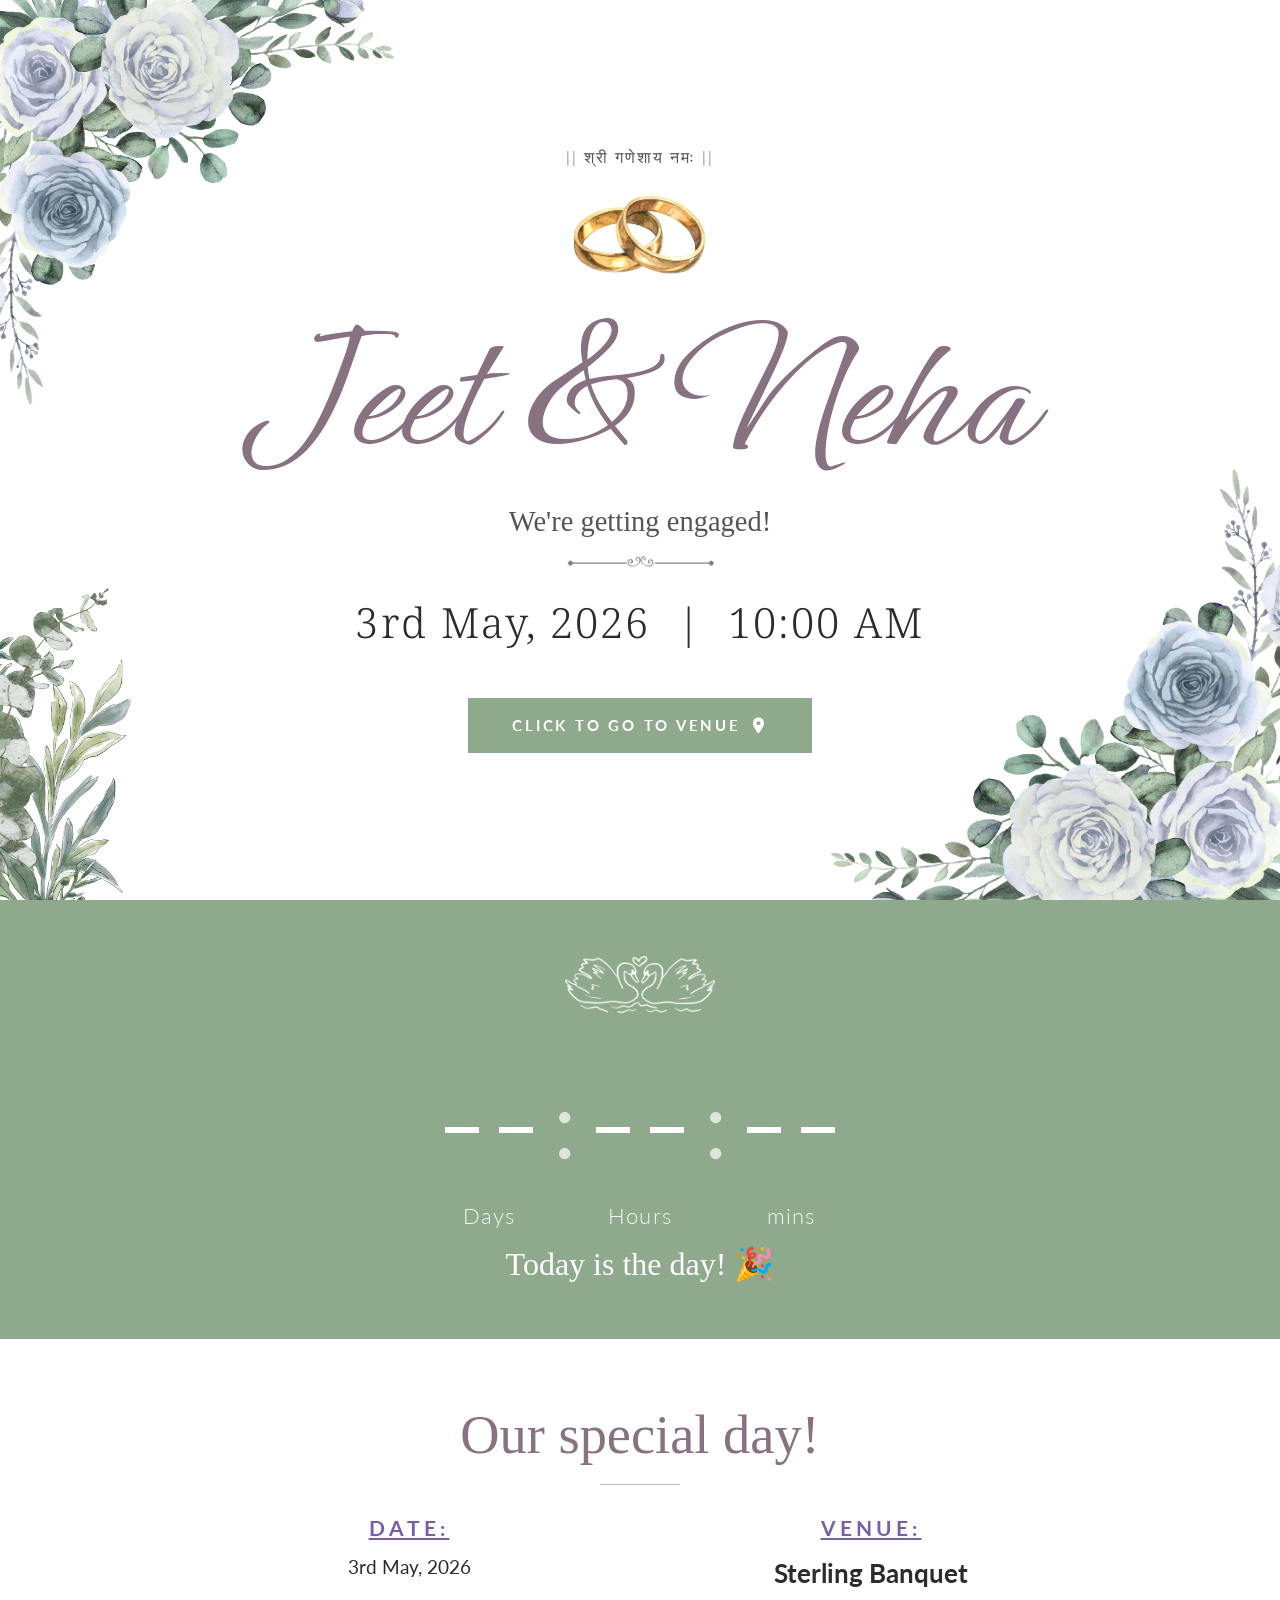
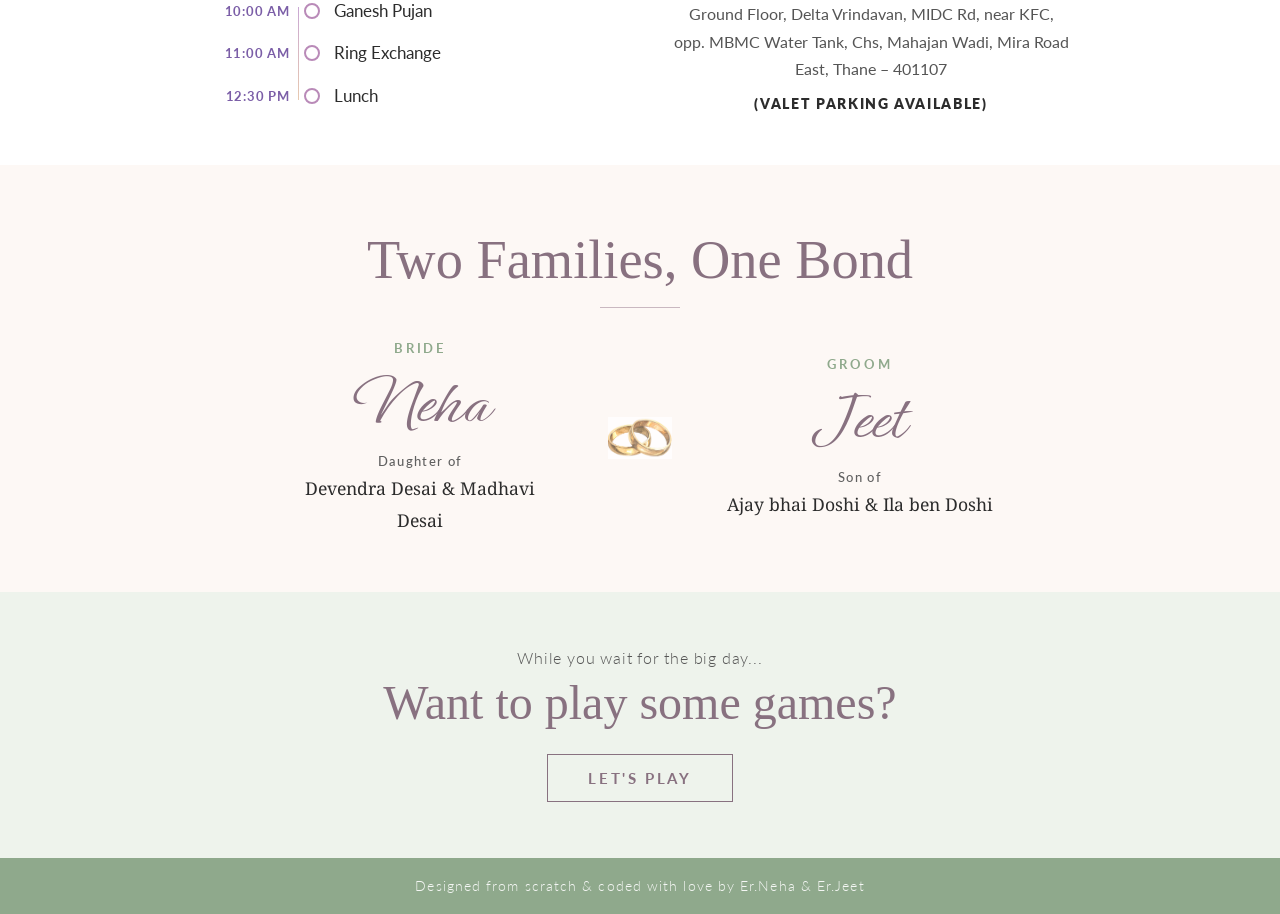
==== commit 58301e4e: "Update index.html" ====
--- a/index.html
+++ b/index.html
@@ -137,10 +137,10 @@
     <div class="families__row">
 
       <div class="family-card">
-        <div class="family-card__role">Groom</div>
-        <div class="family-card__name">Jeet</div>
-        <div class="family-card__parents">Son of</div>
-        <div class="family-card__parent-names">Ajaybhai Doshi & Ilaben Doshi</div>
+        <div class="family-card__role">Bride</div>
+        <div class="family-card__name">Neha</div>
+        <div class="family-card__parents">Daughter of</div>
+        <div class="family-card__parent-names">Devendra Desai & Madhavi Desai</div>
       </div>
 
       <div class="families__sep" aria-hidden="true">
@@ -148,11 +148,12 @@
       </div>
 
       <div class="family-card">
-        <div class="family-card__role">Bride</div>
-        <div class="family-card__name">Neha</div>
-        <div class="family-card__parents">Daughter of</div>
-        <div class="family-card__parent-names">Devendra Desai & Madhavi Desai</div>
+        <div class="family-card__role">Groom</div>
+        <div class="family-card__name">Jeet</div>
+        <div class="family-card__parents">Son of</div>
+        <div class="family-card__parent-names">Ajay bhai Doshi & Ila ben Doshi</div>
       </div>
+
 
     </div>
   </section>
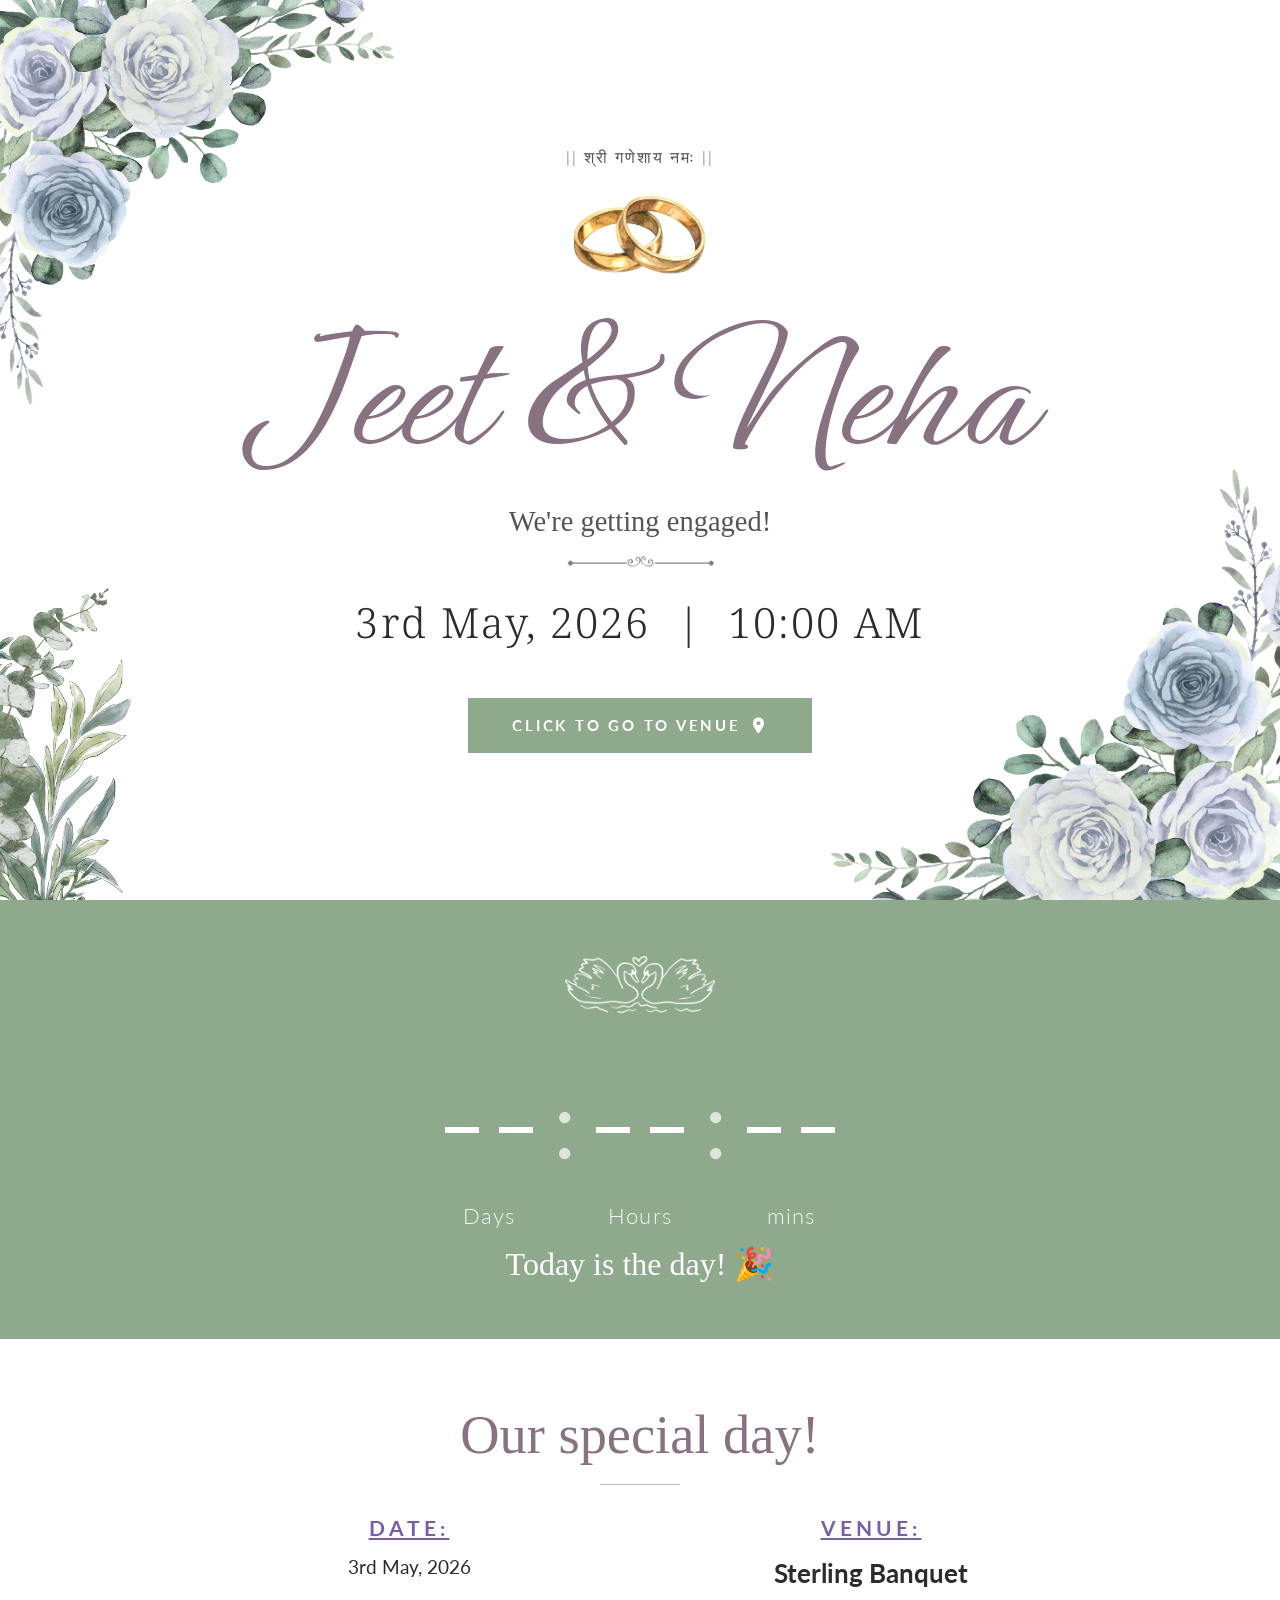
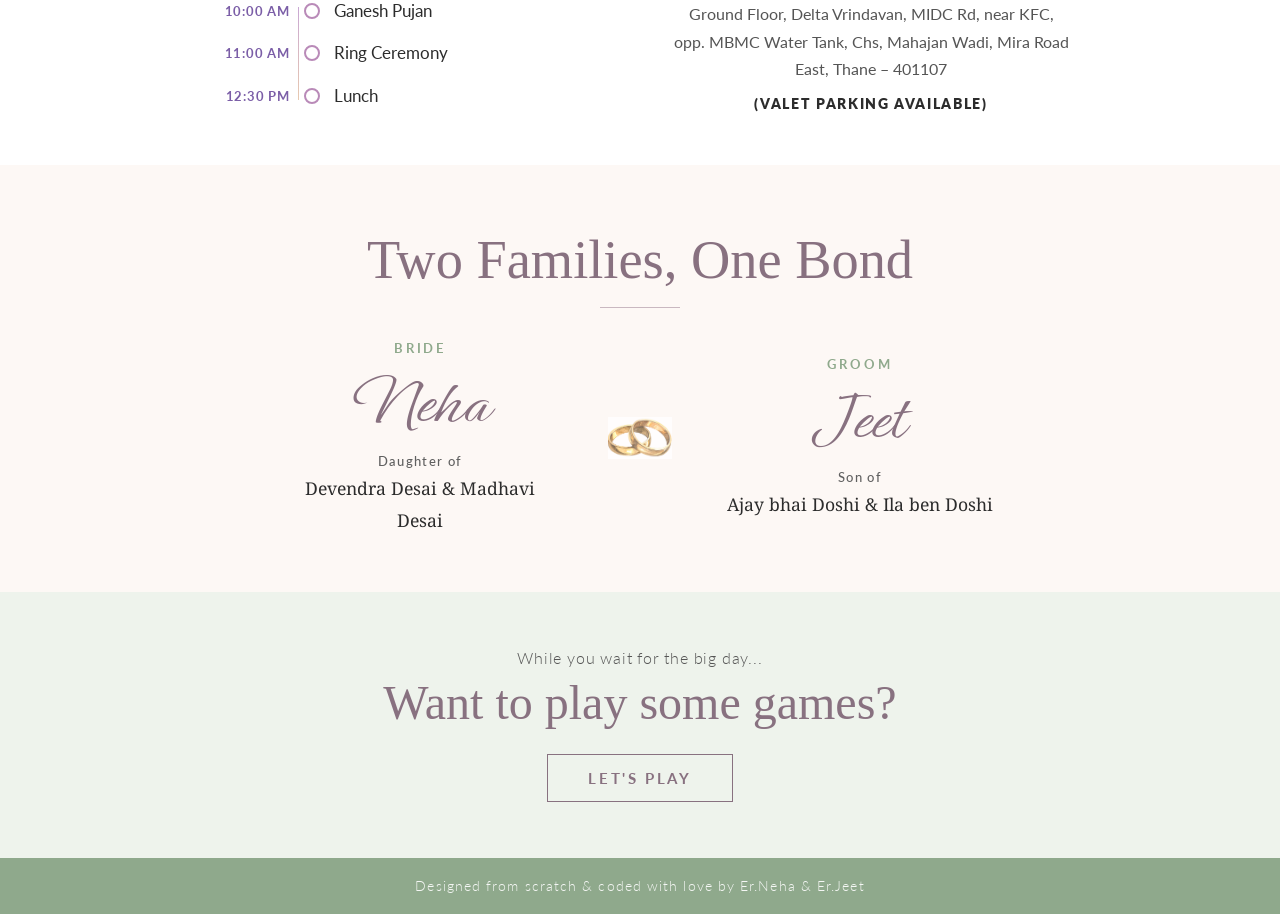
==== commit 079141d0: "Update index.html" ====
--- a/index.html
+++ b/index.html
@@ -104,7 +104,7 @@
           <li class="schedule__item">
             <span class="schedule__time">11:00 AM</span>
             <span class="schedule__dot"></span>
-            <span class="schedule__event">Ring Exchange</span>
+            <span class="schedule__event">Ring Ceremony</span>
           </li>
           <li class="schedule__item">
             <span class="schedule__time">12:30 PM</span>
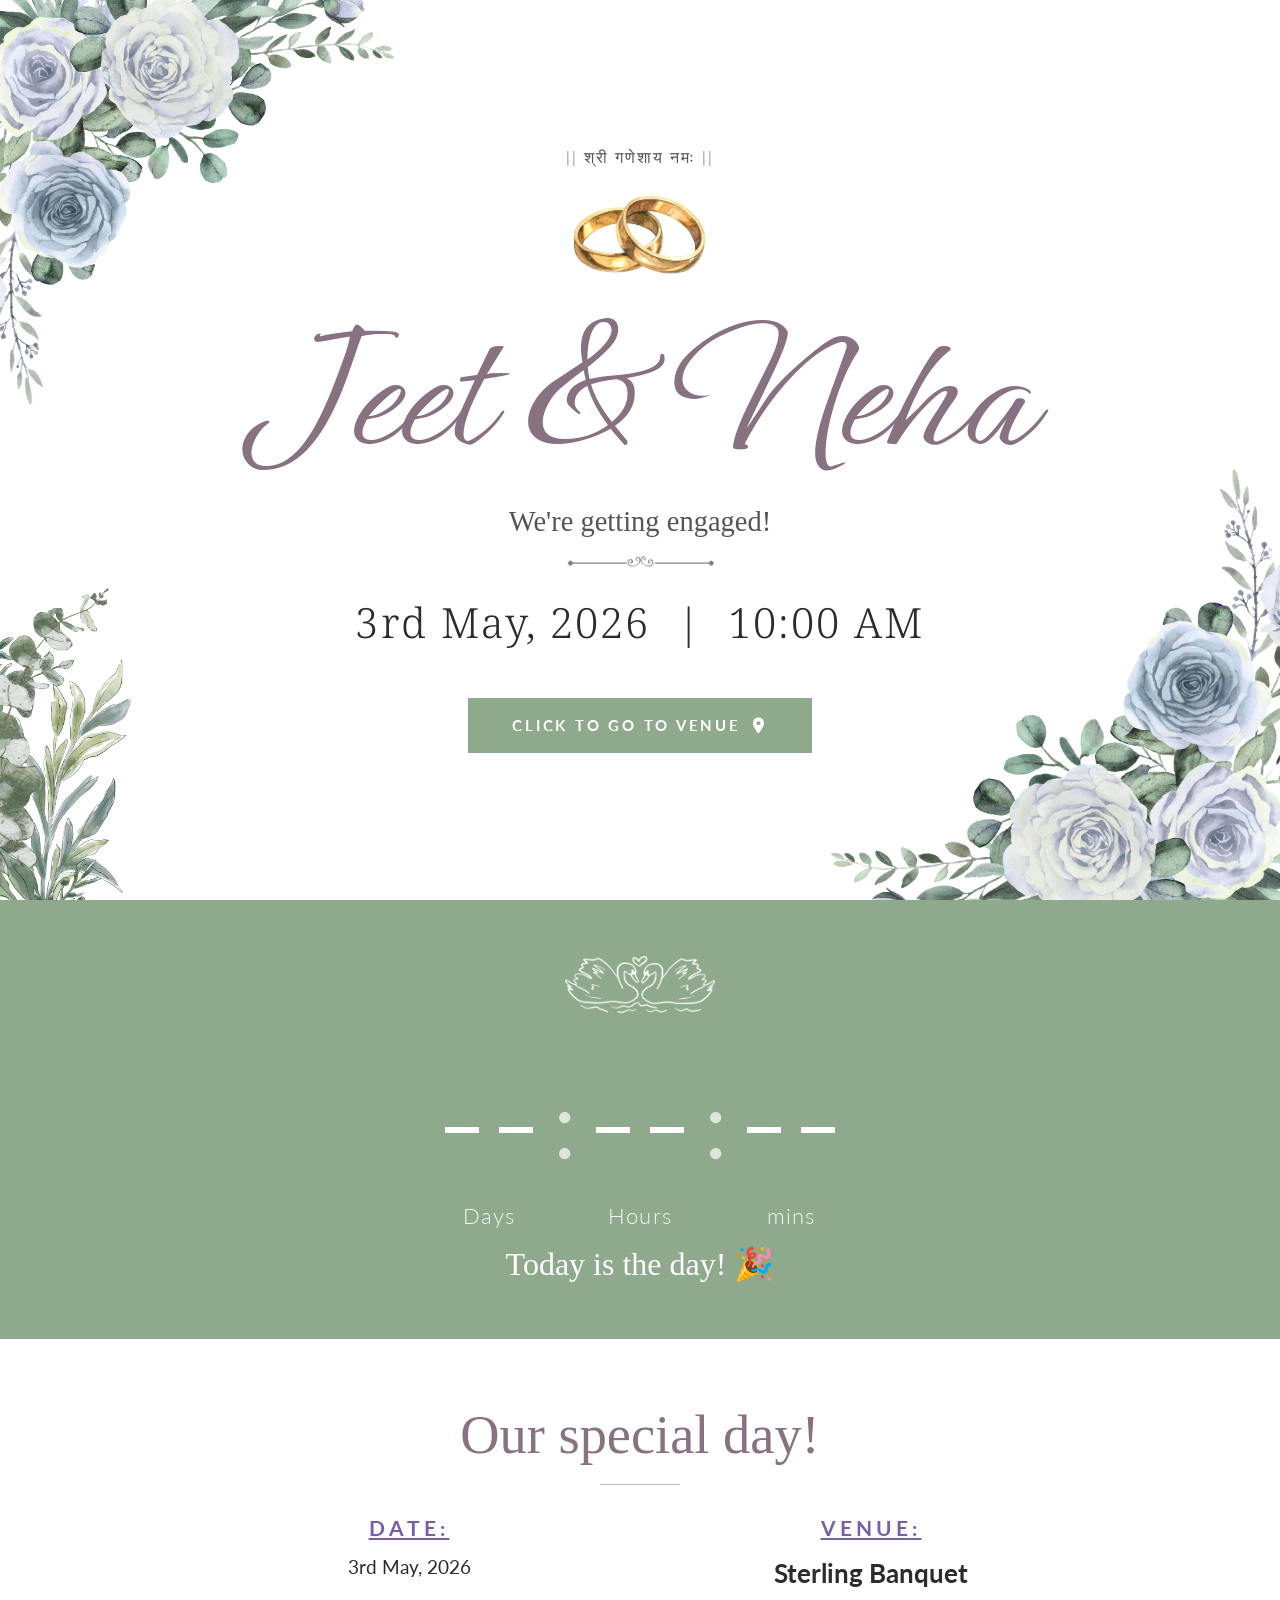
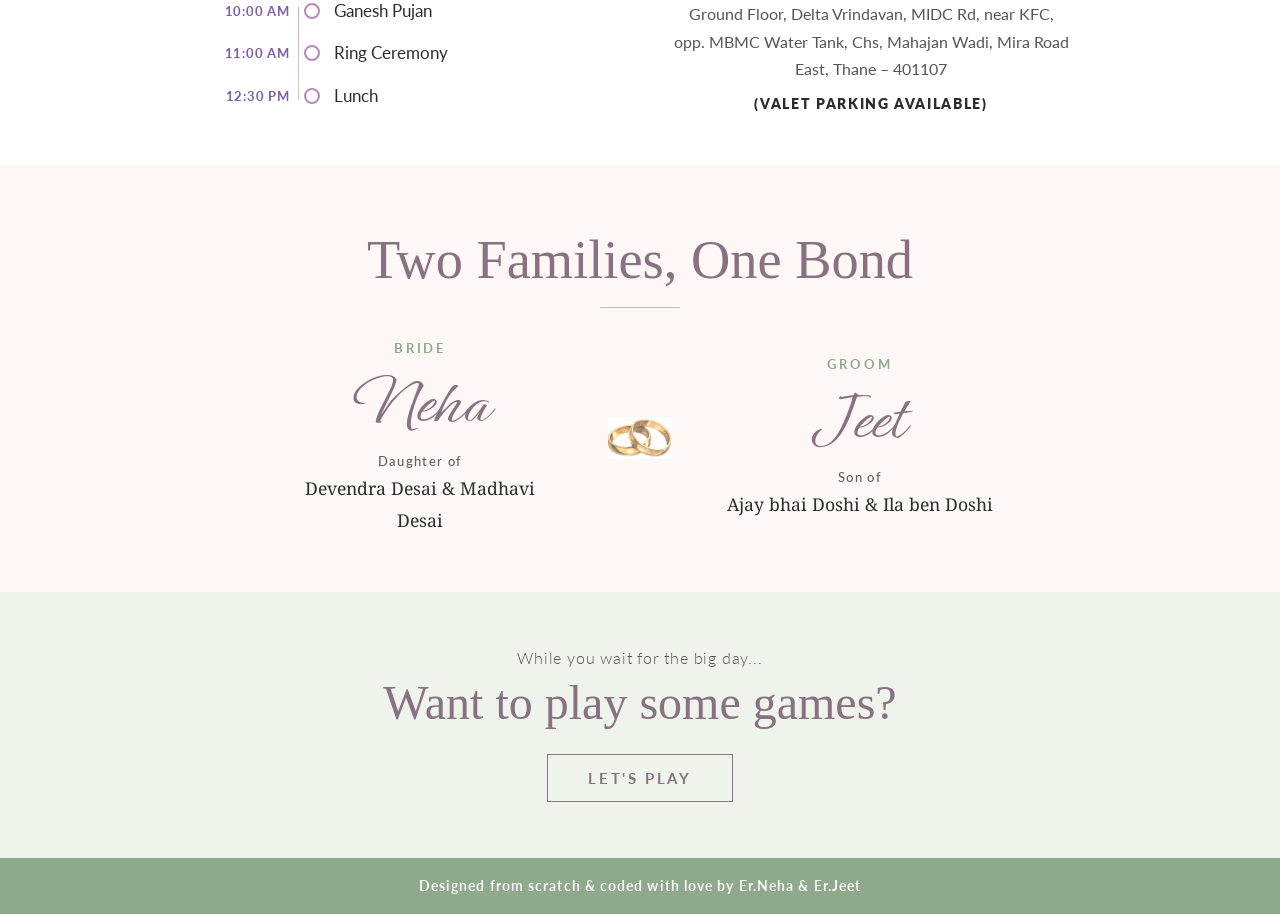
==== commit 3a6edbfb: "Update index.html" ====
--- a/index.html
+++ b/index.html
@@ -167,7 +167,7 @@
 
   <!-- ═══════════════════════════════ FOOTER ═══════════════════════════════ -->
   <footer class="footer">
-    <p>Designed from scratch &amp; coded with love by Er.Neha &amp; Er.Jeet</p>
+    <p><b>Designed from scratch &amp; coded with love by Er.Neha &amp; Er.Jeet</b></p>
   </footer>
 
   <script src="script.js"></script>
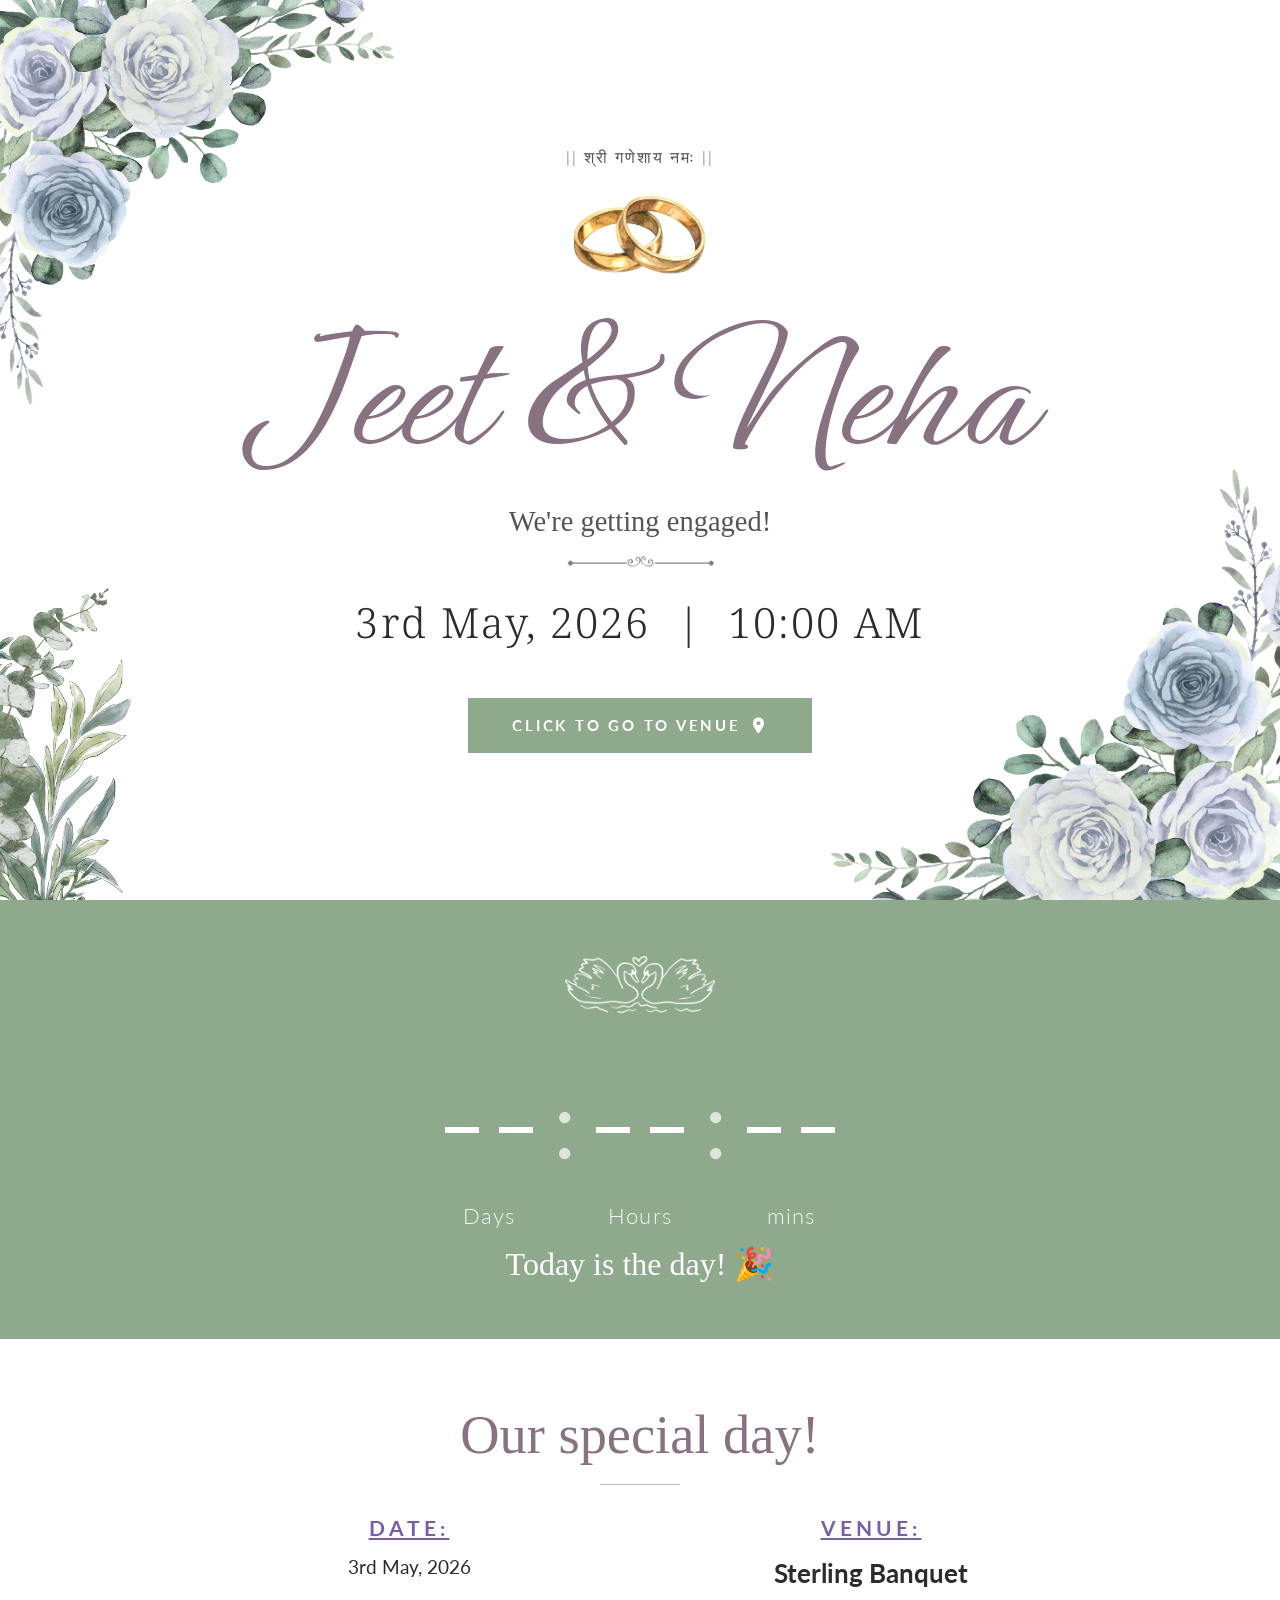
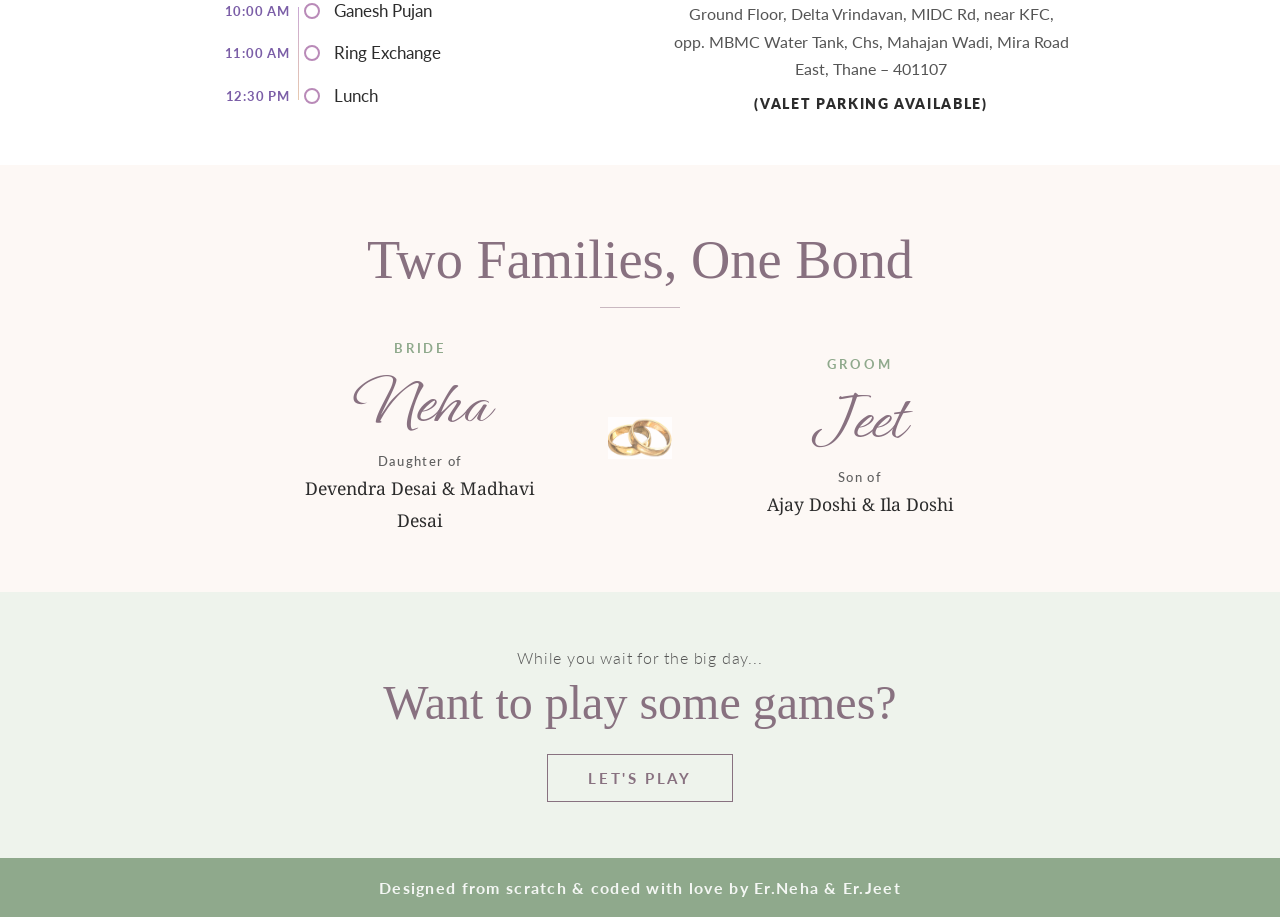
==== commit 621a33a4: "Add files via upload" ====
--- a/index.html
+++ b/index.html
@@ -52,6 +52,15 @@
         </svg>
       </a>
     </div>
+
+    <!-- Scroll indicator -->
+    <div class="scroll-hint" id="scroll-hint" aria-hidden="true">
+      <span class="scroll-hint__label">Scroll</span>
+      <svg class="scroll-hint__arrow" viewBox="0 0 24 24" xmlns="http://www.w3.org/2000/svg">
+        <path d="M7 10l5 5 5-5" stroke="currentColor" stroke-width="2" fill="none" stroke-linecap="round" stroke-linejoin="round"/>
+      </svg>
+    </div>
+
   </section>
   </div>
 
@@ -104,7 +113,7 @@
           <li class="schedule__item">
             <span class="schedule__time">11:00 AM</span>
             <span class="schedule__dot"></span>
-            <span class="schedule__event">Ring Ceremony</span>
+            <span class="schedule__event">Ring Exchange</span>
           </li>
           <li class="schedule__item">
             <span class="schedule__time">12:30 PM</span>
@@ -143,6 +152,7 @@
         <div class="family-card__parent-names">Devendra Desai & Madhavi Desai</div>
       </div>
 
+
       <div class="families__sep" aria-hidden="true">
         <img src="assets/rings.png" alt="" class="families__rings" />
       </div>
@@ -151,9 +161,8 @@
         <div class="family-card__role">Groom</div>
         <div class="family-card__name">Jeet</div>
         <div class="family-card__parents">Son of</div>
-        <div class="family-card__parent-names">Ajay bhai Doshi & Ila ben Doshi</div>
+        <div class="family-card__parent-names">Ajay Doshi & Ila Doshi</div>
       </div>
-
 
     </div>
   </section>
--- a/style.css
+++ b/style.css
@@ -448,6 +448,59 @@
   .countdown__sep { padding-bottom: 22px; }
 }
 
+/* ─── Scroll Hint ───────────────────────────────────────────── */
+.scroll-hint {
+  position: absolute;
+  bottom: 32px;
+  left: 50%;
+  transform: translateX(-50%);
+  display: flex;
+  flex-direction: column;
+  align-items: center;
+  gap: 4px;
+  z-index: 10;
+  opacity: 1;
+  transition: opacity 0.4s ease;
+  cursor: pointer;
+  background: rgba(255, 255, 255, 0.72);
+  backdrop-filter: blur(4px);
+  -webkit-backdrop-filter: blur(4px);
+  padding: 8px 16px 10px;
+  border-radius: 24px;
+}
+
+.scroll-hint.hidden {
+  opacity: 0;
+  pointer-events: none;
+}
+
+.scroll-hint__label {
+  font-family: 'Lato', sans-serif;
+  font-size: 0.7rem;
+  font-weight: 700;
+  letter-spacing: 0.2em;
+  text-transform: uppercase;
+  color: #887180;
+}
+
+.scroll-hint__arrow {
+  width: 26px;
+  height: 26px;
+  color: #887180;
+  animation: scrollBounce 1.6s ease-in-out infinite;
+}
+
+@keyframes scrollBounce {
+  0%, 100% { transform: translateY(0); }
+  50%       { transform: translateY(6px); }
+}
+
+@media (max-width: 768px) {
+  .scroll-hint {
+    bottom: 24px;
+  }
+}
+
 /* ─── Petal Shower ──────────────────────────────────────────── */
 .petal {
   position: absolute;
@@ -618,7 +671,7 @@
 
 .footer p {
   font-family: 'Lato', sans-serif;
-  font-size: 0.85rem;
+  font-size: 16px;
   font-weight: 300;
   letter-spacing: 0.08em;
   color: rgba(255, 255, 255, 0.9);
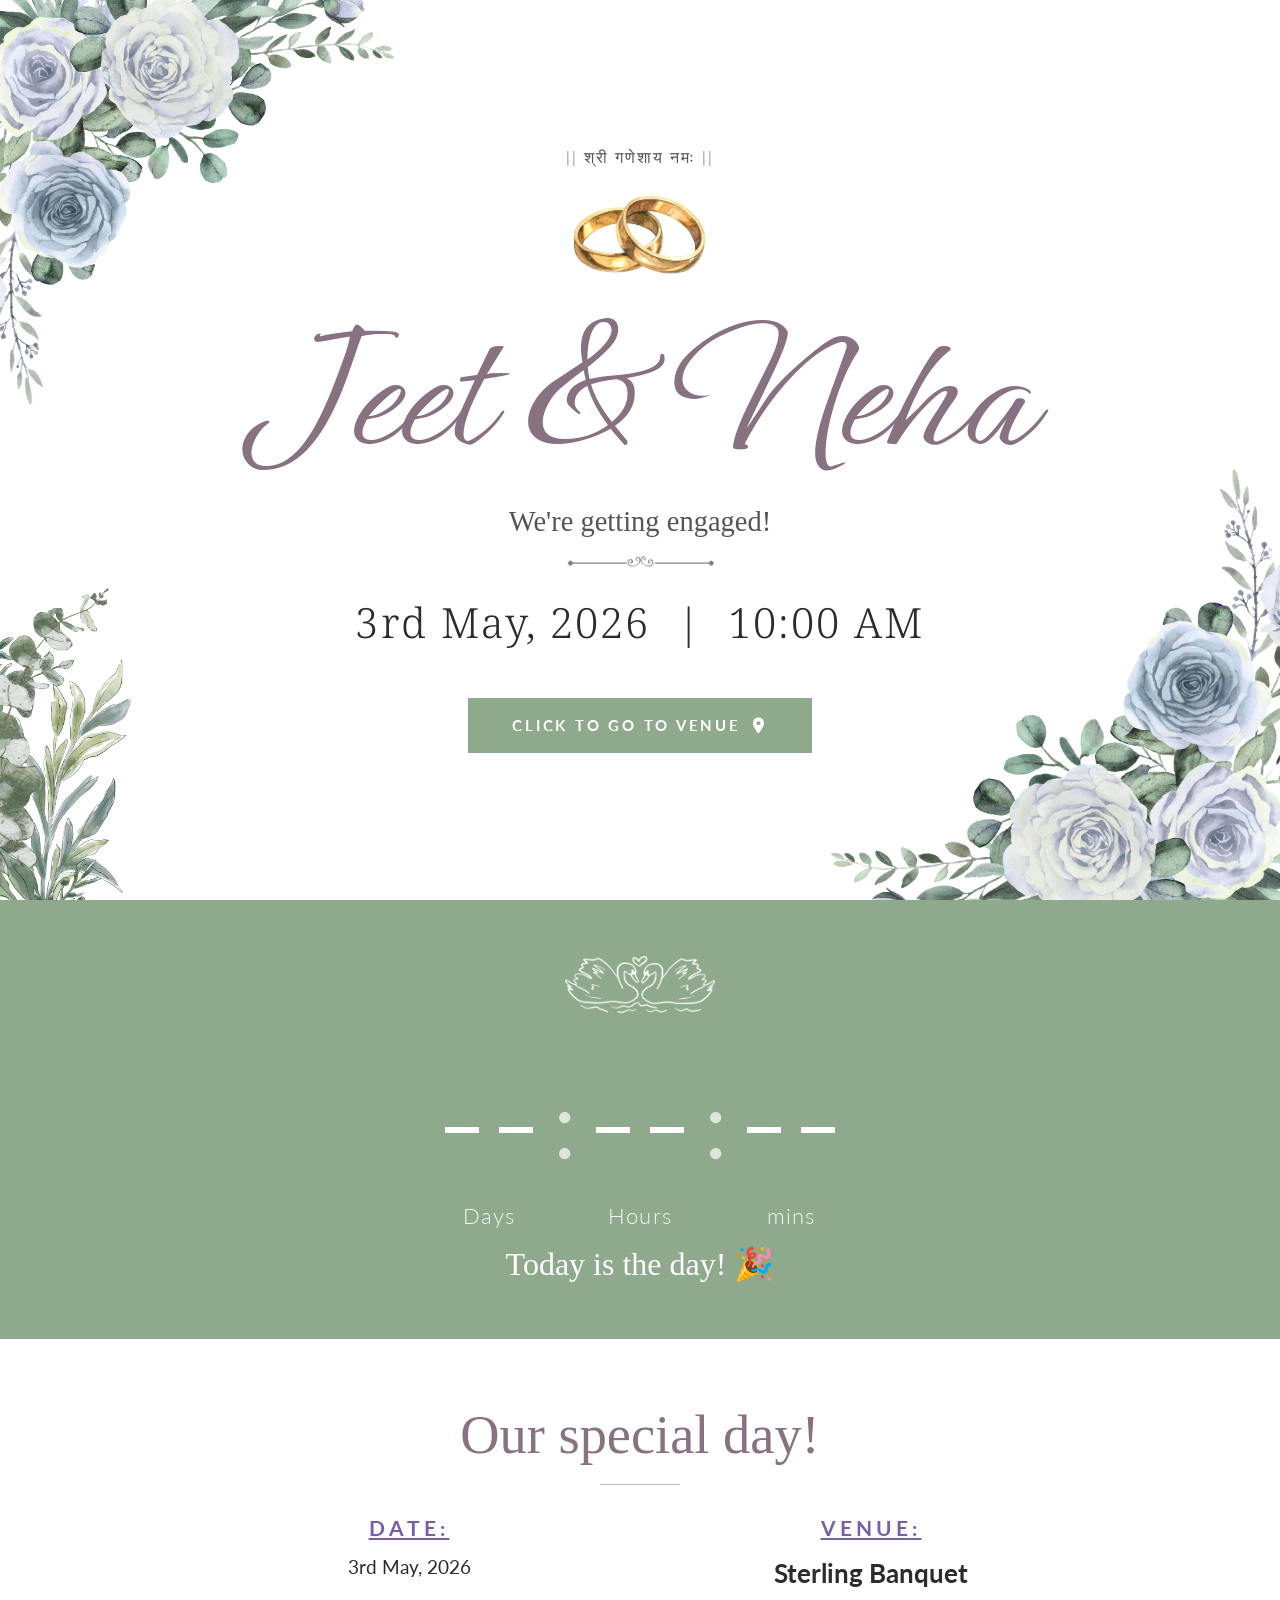
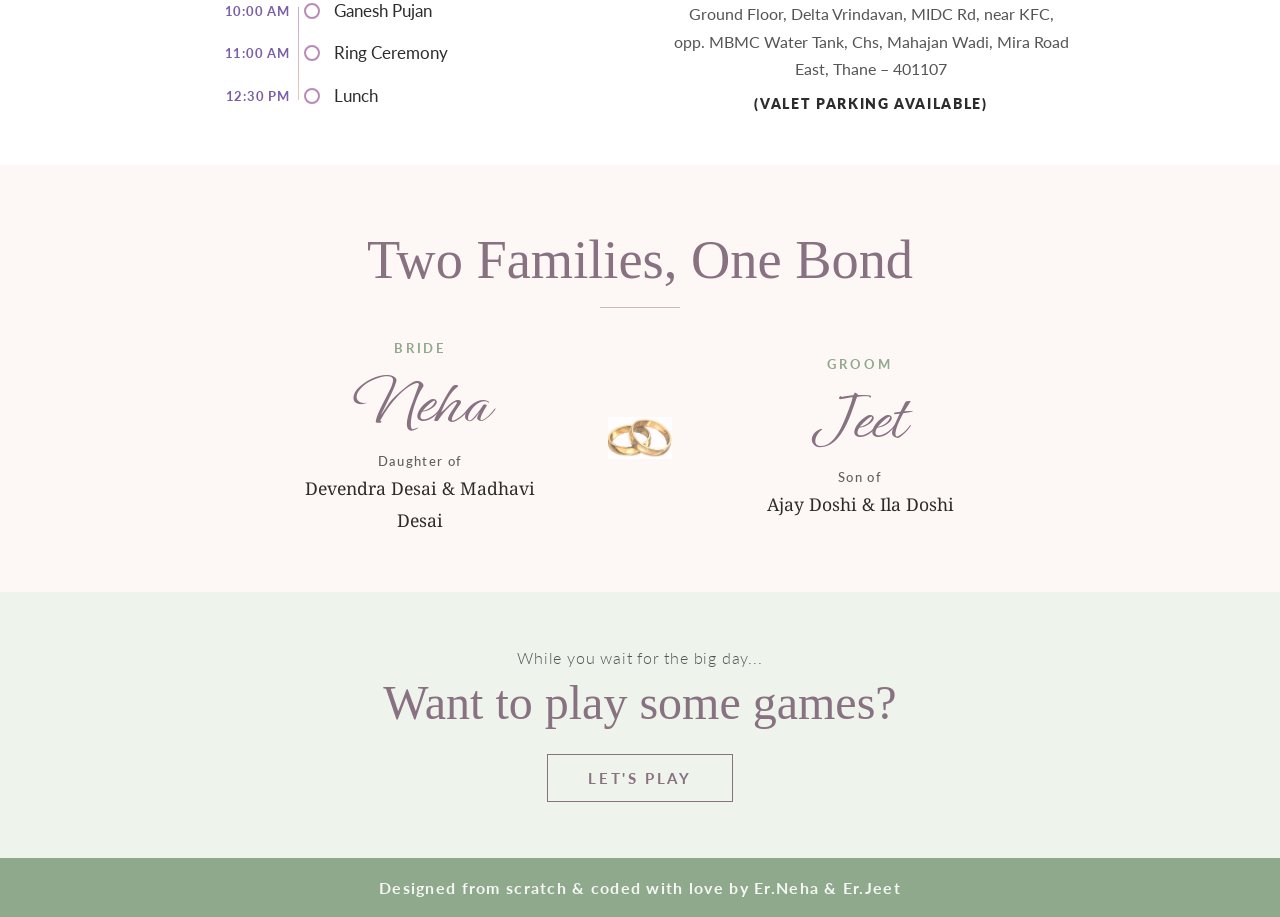
==== commit 5da39cd6: "Update index.html" ====
--- a/index.html
+++ b/index.html
@@ -113,7 +113,7 @@
           <li class="schedule__item">
             <span class="schedule__time">11:00 AM</span>
             <span class="schedule__dot"></span>
-            <span class="schedule__event">Ring Exchange</span>
+            <span class="schedule__event">Ring Ceremony</span>
           </li>
           <li class="schedule__item">
             <span class="schedule__time">12:30 PM</span>
